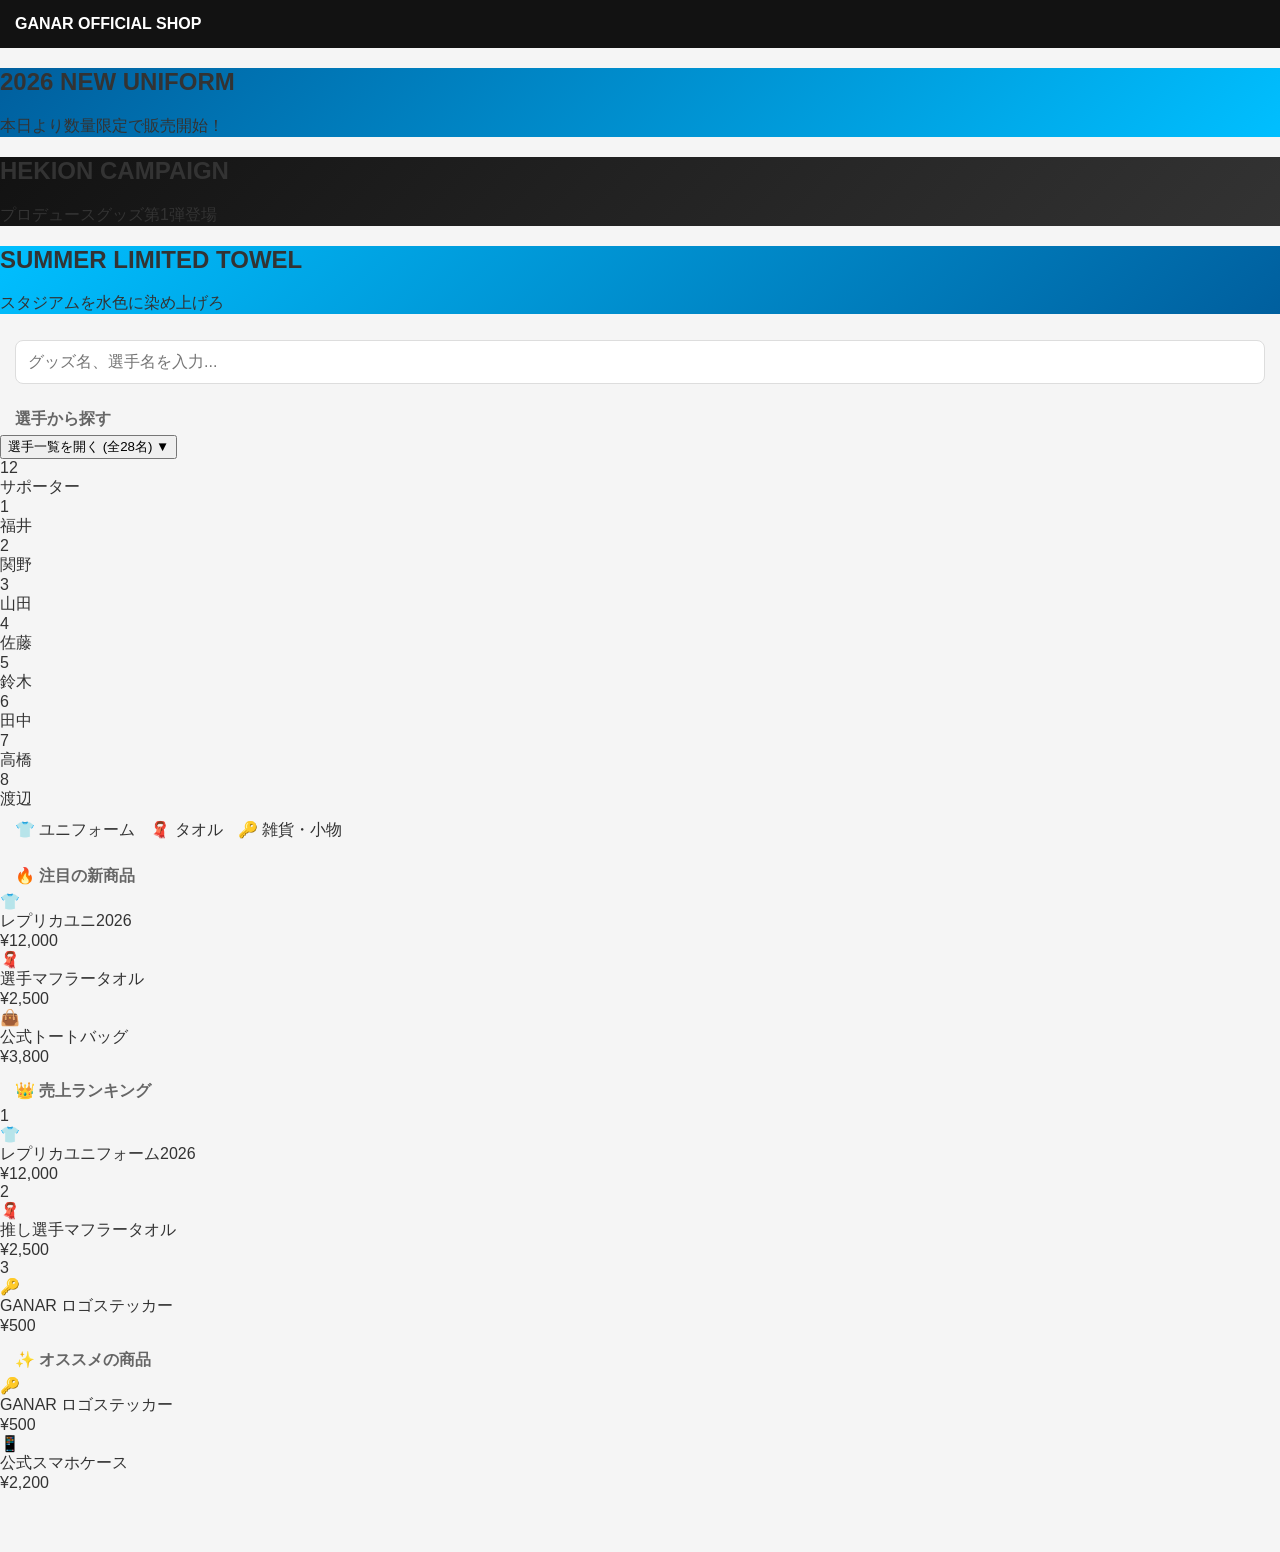
==== index.html @ 99419270 "Update index.html" ====
<!DOCTYPE html>
<html lang="ja">
<head>
    <meta charset="UTF-8">
    <meta name="viewport" content="width=device-width, initial-scale=1.0">
    <title>GANAR OFFICIAL SHOP</title>
    <link rel="stylesheet" href="style.css">
</head>
<body>

    <header>GANAR OFFICIAL SHOP</header>

    <div class="slider-wrapper">
        <div class="slider-container" id="slider">
            <div class="slide" style="background: linear-gradient(135deg, #005f9e, #00bfff);">
                <h2>2026 NEW UNIFORM</h2>
                <p>本日より数量限定で販売開始！</p>
            </div>
            <div class="slide" style="background: linear-gradient(135deg, #121212, #333333);">
                <h2>HEKION CAMPAIGN</h2>
                <p>プロデュースグッズ第1弾登場</p>
            </div>
            <div class="slide" style="background: linear-gradient(135deg, #00bfff, #005f9e);">
                <h2>SUMMER LIMITED TOWEL</h2>
                <p>スタジアムを水色に染め上げろ</p>
            </div>
        </div>
    </div>

    <div class="search-box">
        <input type="text" placeholder="グッズ名、選手名を入力...">
    </div>

    <div class="section-title">選手から探す</div>
    <div class="player-accordion">
        <button class="accordion-trigger" onclick="togglePlayerMenu()">
            選手一覧を開く (全28名) <span id="arrow">▼</span>
        </button>
        <div class="player-grid-box" id="playerGridBox">
            <div class="player-grid-item" onclick="location.href='category.html?player=12'">
                <div class="p-num">12</div><div class="p-name">サポーター</div>
            </div>
            <div class="player-grid-item" onclick="location.href='category.html?player=fukui'">
                <div class="p-num">1</div><div class="p-name">福井</div>
            </div>
            <div class="player-grid-item" onclick="location.href='category.html?player=sekino'">
                <div class="p-num">2</div><div class="p-name">関野</div>
            </div>
            <div class="player-grid-item"><div class="p-num">3</div><div class="p-name">山田</div></div>
            <div class="player-grid-item"><div class="p-num">4</div><div class="p-name">佐藤</div></div>
            <div class="player-grid-item"><div class="p-num">5</div><div class="p-name">鈴木</div></div>
            <div class="player-grid-item"><div class="p-num">6</div><div class="p-name">田中</div></div>
            <div class="player-grid-item"><div class="p-num">7</div><div class="p-name">高橋</div></div>
            <div class="player-grid-item"><div class="p-num">8</div><div class="p-name">渡辺</div></div>
        </div>
    </div>

    <div class="horizontal-scroll">
        <div class="category-tag" onclick="location.href='category.html?category=uniform'">👕 ユニフォーム</div>
        <div class="category-tag" onclick="location.href='category.html?category=towel'">🧣 タオル</div>
        <div class="category-tag" onclick="location.href='category.html?category=goods'">🔑 雑貨・小物</div>
    </div>

    <div class="section-title">🔥 注目の新商品</div>
    <div class="horizontal-goods-scroll">
        <div class="goods-mini-card" onclick="location.href='product.html?id=p1'">
            <div class="goods-mini-img">👕</div>
            <div class="goods-mini-name">レプリカユニ2026</div>
            <div class="goods-mini-price">¥12,000</div>
        </div>
        <div class="goods-mini-card" onclick="location.href='product.html?id=p2'">
            <div class="goods-mini-img">🧣</div>
            <div class="goods-mini-name">選手マフラータオル</div>
            <div class="goods-mini-price">¥2,500</div>
        </div>
        <div class="goods-mini-card">
            <div class="goods-mini-img">👜</div>
            <div class="goods-mini-name">公式トートバッグ</div>
            <div class="goods-mini-price">¥3,800</div>
        </div>
    </div>

    <div class="section-title">👑 売上ランキング</div>
    <div class="ranking-container">
        <div class="ranking-item" onclick="location.href='product.html?id=p1'">
            <div class="rank-badge rank-1">1</div>
            <div class="rank-img">👕</div>
            <div class="rank-info">
                <div class="goods-mini-name">レプリカユニフォーム2026</div>
                <div class="goods-mini-price">¥12,000</div>
            </div>
        </div>
        <div class="ranking-item" onclick="location.href='product.html?id=p2'">
            <div class="rank-badge rank-2">2</div>
            <div class="rank-img">🧣</div>
            <div class="rank-info">
                <div class="goods-mini-name">推し選手マフラータオル</div>
                <div class="goods-mini-price">¥2,500</div>
            </div>
        </div>
        <div class="ranking-item">
            <div class="rank-badge rank-3">3</div>
            <div class="rank-img">🔑</div>
            <div class="rank-info">
                <div class="goods-mini-name">GANAR ロゴステッカー</div>
                <div class="goods-mini-price">¥500</div>
            </div>
        </div>
    </div>

    <div class="section-title">✨ オススメの商品</div>
    <div class="recommend-grid">
        <div class="recommend-card" onclick="location.href='product.html?id=p3'">
            <div class="recommend-img">🔑</div>
            <div class="recommend-name">GANAR ロゴステッカー</div>
            <div class="recommend-price">¥500</div>
        </div>
        <div class="recommend-card">
            <div class="recommend-img">📱</div>
            <div class="recommend-name">公式スマホケース</div>
            <div class="recommend-price">¥2,200</div>
        </div>
    </div>

    <script>
        // 自動スライドバナーの処理
        const slider = document.getElementById('slider');
        let index = 0;
        setInterval(() => {
            index = (index + 1) % 3;
            slider.style.transform = `translateX(-${index * 100}%)`;
        }, 4000); // 4秒ごとにスライド

        // 選手アコーディオンの開閉処理
        function togglePlayerMenu() {
            const box = document.getElementById('playerGridBox');
            const arrow = document.getElementById('arrow');
            if (box.classList.contains('open')) {
                box.classList.remove('open');
                arrow.innerText = '▼';
            } else {
                box.classList.add('open');
                arrow.innerText = '▲';
            }
        }
    </script>
</body>
</html>
---- style.css ----
:root {
    --primary-color: #00bfff; /* GANAR水色 */
    --bg-dark: #121212;
    --text-main: #333333;
    --text-white: #ffffff;
    --gray-light: #f5f5f5;
}

body {
    margin: 0;
    font-family: Arial, sans-serif;
    color: var(--text-main);
    background-color: var(--gray-light);
    padding-bottom: 60px;
}

header {
    background-color: var(--bg-dark);
    color: var(--text-white);
    padding: 15px;
    display: flex;
    justify-content: space-between;
    align-items: center;
    font-weight: bold;
}

header a {
    color: var(--text-white);
    text-decoration: none;
    font-size: 0.9rem;
}

/* トップページ専用スタイル */
.banner-container {
    width: 100%;
    height: 180px;
    background: linear-gradient(135deg, #005f9e, var(--primary-color));
    color: var(--text-white);
    display: flex;
    align-items: center;
    justify-content: center;
    font-size: 1.3rem;
    font-weight: bold;
    text-shadow: 1px 1px 5px rgba(0,0,0,0.3);
}

.section-title {
    padding: 15px 15px 5px 15px;
    font-size: 1rem;
    font-weight: bold;
    color: #666;
}

.search-box {
    padding: 10px 15px;
}

.search-box input {
    width: 100%;
    padding: 12px;
    border: 1px solid #ddd;
    border-radius: 8px;
    box-sizing: border-box;
    font-size: 1rem;
}

.horizontal-scroll {
    display: flex;
    overflow-x: auto;
    padding: 10px 15px;
    gap: 15px;
}

.horizontal-scroll::-webkit-scrollbar {
    display: none;
}

.category-card {
    flex: 0 0 80px;
    text-align: center;
    cursor: pointer;
}

.category-icon {
    width: 60px;
    height: 60px;
    background-color: var(--text-white);
    border-radius: 50%;
    margin: 0 auto 8px;
    display: flex;
    align-items: center;
    justify-content: center;
    font-size: 1.2rem;
    box-shadow: 0 2px 4px rgba(0,0,0,0.05);
}

.player-card {
    flex: 0 0 70px;
    text-align: center;
    cursor: pointer;
}

.player-avatar {
    width: 65px;
    height: 65px;
    background-color: #ddd;
    border-radius: 50%;
    margin: 0 auto 5px;
    display: flex;
    align-items: center;
    justify-content: center;
    font-weight: bold;
    color: #555;
    border: 2px solid var(--primary-color);
}

.card-label {
    font-size: 0.8rem;
    white-space: nowrap;
    overflow: hidden;
    text-overflow: ellipsis;
}

/* 一覧ページ（2列グリッド）専用スタイル */
.player-info-bar {
    background-color: var(--text-white);
    padding: 12px 15px;
    display: flex;
    justify-content: space-between;
    align-items: center;
    border-bottom: 1px solid #eee;
}

.player-meta {
    font-weight: bold;
}

.app-link {
    font-size: 0.8rem;
    color: var(--primary-color);
    text-decoration: none;
    border: 1px solid var(--primary-color);
    padding: 4px 8px;
    border-radius: 4px;
}

.products-grid {
    display: grid;
    grid-template-columns: repeat(2, 1fr);
    gap: 12px;
    padding: 12px;
}

.product-card {
    background-color: var(--text-white);
    border-radius: 8px;
    overflow: hidden;
    box-shadow: 0 2px 5px rgba(0,0,0,0.05);
    display: flex;
    flex-direction: column;
    position: relative;
}

.product-img {
    width: 100%;
    height: 140px;
    background-color: #eaeaea;
    display: flex;
    align-items: center;
    justify-content: center;
    color: #999;
    cursor: pointer;
}

.product-info {
    padding: 10px;
    display: flex;
    flex-direction: column;
    justify-content: space-between;
    flex-grow: 1;
}

.product-name {
    font-size: 0.9rem;
    font-weight: bold;
    margin-bottom: 5px;
}

.product-price {
    font-size: 0.85rem;
    color: #e4393c;
    font-weight: bold;
}

.quick-add-btn {
    position: absolute;
    bottom: 10px;
    right: 10px;
    background-color: var(--bg-dark);
    color: var(--text-white);
    border: none;
    width: 32px;
    height: 32px;
    border-radius: 50%;
    font-size: 1rem;
    cursor: pointer;
    display: flex;
    align-items: center;
    justify-content: center;
}

.quick-add-btn:active {
    background-color: var(--primary-color);
}

.cart-drawer {
    position: fixed;
    bottom: -100px;
    left: 0;
    width: 100%;
    background-color: rgba(18, 18, 18, 0.95);
    color: var(--text-white);
    padding: 15px;
    box-sizing: border-box;
    transition: bottom 0.3s ease;
    display: flex;
    justify-content: space-between;
    align-items: center;
    z-index: 1000;
}

.cart-drawer.show {
    bottom: 0;
}

/* 詳細ページ専用スタイル */
.detail-container {
    background-color: var(--text-white);
}

.main-img {
    width: 100%;
    height: 300px;
    background-color: #eee;
    display: flex;
    align-items: center;
    justify-content: center;
    color: #999;
    font-size: 1.2rem;
}

.content-padding {
    padding: 20px;
}

.product-title {
    font-size: 1.3rem;
    font-weight: bold;
    margin-bottom: 8px;
}

.product-price-large {
    font-size: 1.4rem;
    color: #e4393c;
    font-weight: bold;
    margin-bottom: 20px;
}

.description {
    line-height: 1.6;
    color: #666;
    font-size: 0.95rem;
    margin-bottom: 30px;
}

.checkout-btn {
    width: 100%;
    background-color: var(--bg-dark);
    color: var(--text-white);
    border: none;
    padding: 15px;
    font-size: 1.1rem;
    font-weight: bold;
    border-radius: 8px;
    cursor: pointer;
}

.checkout-btn:active {
    background-color: var(--primary-color);
}
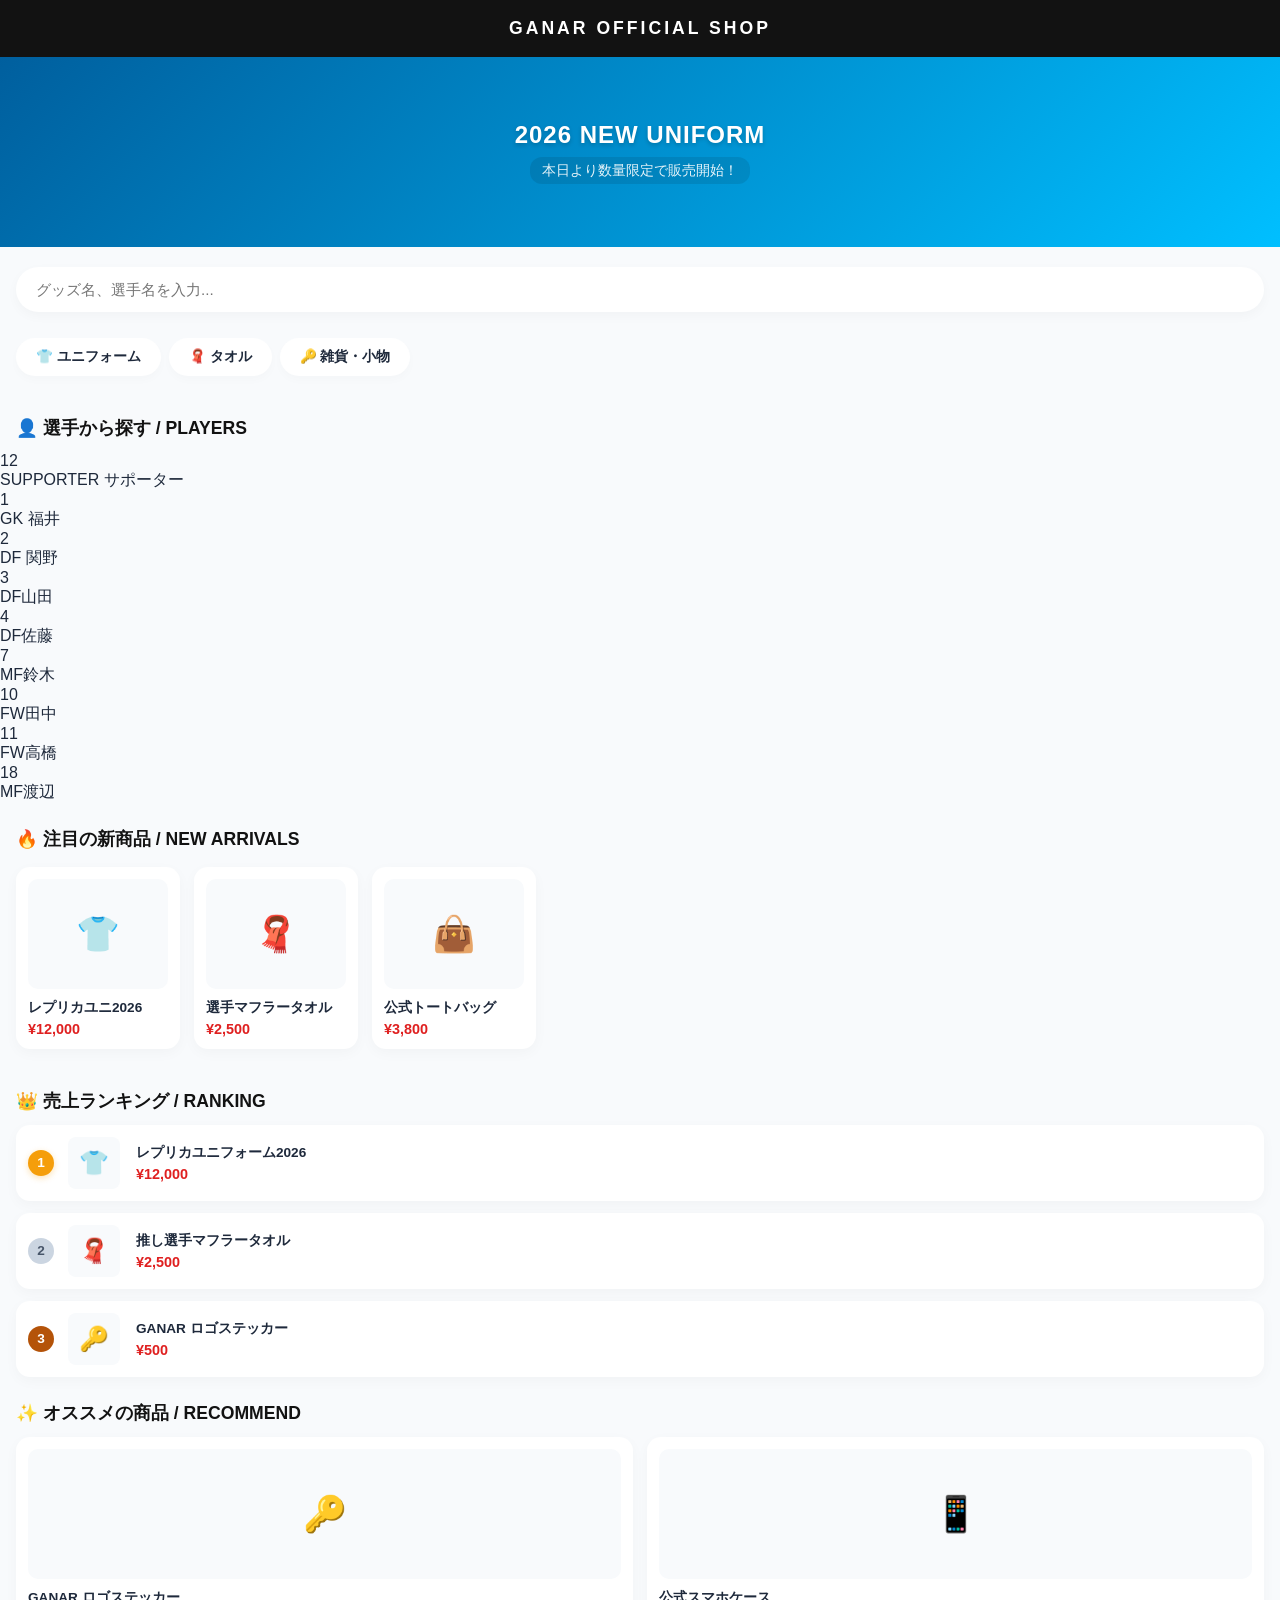
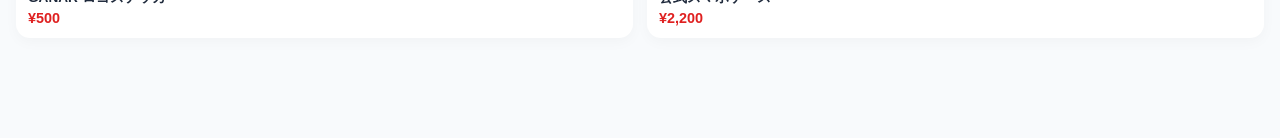
==== commit 6f7acc96: "Refactor player section and update titles Removed player accordion section and added player tiles fo" ====
--- a/index.html
+++ b/index.html
@@ -10,6 +10,7 @@
 
     <header>GANAR OFFICIAL SHOP</header>
 
+    <!-- 1. アズーロ・ネロ風：メイン特大スライドバナー -->
     <div class="slider-wrapper">
         <div class="slider-container" id="slider">
             <div class="slide" style="background: linear-gradient(135deg, #005f9e, #00bfff);">
@@ -27,41 +28,56 @@
         </div>
     </div>
 
+    <!-- スマートな検索窓 -->
     <div class="search-box">
         <input type="text" placeholder="グッズ名、選手名を入力...">
     </div>
 
-    <div class="section-title">選手から探す</div>
-    <div class="player-accordion">
-        <button class="accordion-trigger" onclick="togglePlayerMenu()">
-            選手一覧を開く (全28名) <span id="arrow">▼</span>
-        </button>
-        <div class="player-grid-box" id="playerGridBox">
-            <div class="player-grid-item" onclick="location.href='category.html?player=12'">
-                <div class="p-num">12</div><div class="p-name">サポーター</div>
-            </div>
-            <div class="player-grid-item" onclick="location.href='category.html?player=fukui'">
-                <div class="p-num">1</div><div class="p-name">福井</div>
-            </div>
-            <div class="player-grid-item" onclick="location.href='category.html?player=sekino'">
-                <div class="p-num">2</div><div class="p-name">関野</div>
-            </div>
-            <div class="player-grid-item"><div class="p-num">3</div><div class="p-name">山田</div></div>
-            <div class="player-grid-item"><div class="p-num">4</div><div class="p-name">佐藤</div></div>
-            <div class="player-grid-item"><div class="p-num">5</div><div class="p-name">鈴木</div></div>
-            <div class="player-grid-item"><div class="p-num">6</div><div class="p-name">田中</div></div>
-            <div class="player-grid-item"><div class="p-num">7</div><div class="p-name">高橋</div></div>
-            <div class="player-grid-item"><div class="p-num">8</div><div class="p-name">渡辺</div></div>
-        </div>
-    </div>
-
+    <!-- カテゴリ別クイックボタン -->
     <div class="horizontal-scroll">
         <div class="category-tag" onclick="location.href='category.html?category=uniform'">👕 ユニフォーム</div>
         <div class="category-tag" onclick="location.href='category.html?category=towel'">🧣 タオル</div>
         <div class="category-tag" onclick="location.href='category.html?category=goods'">🔑 雑貨・小物</div>
     </div>
 
-    <div class="section-title">🔥 注目の新商品</div>
+    <!-- 2. 【大注目】AZZURRO NERO風 選手一覧タイルエリア -->
+    <div class="section-title">👤 選手から探す / PLAYERS</div>
+    <div class="player-tile-grid">
+        <!-- サポーター -->
+        <div class="player-tile-card" onclick="location.href='category.html?player=12'">
+            <div class="tile-number">12</div>
+            <div class="tile-info">
+                <span class="tile-pos">SUPPORTER</span>
+                <span class="tile-name">サポーター</span>
+            </div>
+        </div>
+        <!-- 福井選手 -->
+        <div class="player-tile-card" onclick="location.href='category.html?player=fukui'">
+            <div class="tile-number">1</div>
+            <div class="tile-info">
+                <span class="tile-pos">GK</span>
+                <span class="tile-name">福井</span>
+            </div>
+        </div>
+        <!-- 関野選手 -->
+        <div class="player-tile-card" onclick="location.href='category.html?player=sekino'">
+            <div class="tile-number">2</div>
+            <div class="tile-info">
+                <span class="tile-pos">DF</span>
+                <span class="tile-name">関野</span>
+            </div>
+        </div>
+        <!-- 仮の選手たち（30人近くに増えても縦に美しく並びます） -->
+        <div class="player-tile-card"><div class="tile-number">3</div><div class="tile-info"><span class="tile-pos">DF</span><span class="tile-name">山田</span></div></div>
+        <div class="player-tile-card"><div class="tile-number">4</div><div class="tile-info"><span class="tile-pos">DF</span><span class="tile-name">佐藤</span></div></div>
+        <div class="player-tile-card"><div class="tile-number">7</div><div class="tile-info"><span class="tile-pos">MF</span><span class="tile-name">鈴木</span></div></div>
+        <div class="player-tile-card"><div class="tile-number">10</div><div class="tile-info"><span class="tile-pos">FW</span><span class="tile-name">田中</span></div></div>
+        <div class="player-tile-card"><div class="tile-number">11</div><div class="tile-info"><span class="tile-pos">FW</span><span class="tile-name">高橋</span></div></div>
+        <div class="player-tile-card"><div class="tile-number">18</div><div class="tile-info"><span class="tile-pos">MF</span><span class="tile-name">渡辺</span></div></div>
+    </div>
+
+    <!-- 3. 注目の新商品 -->
+    <div class="section-title">🔥 注目の新商品 / NEW ARRIVALS</div>
     <div class="horizontal-goods-scroll">
         <div class="goods-mini-card" onclick="location.href='product.html?id=p1'">
             <div class="goods-mini-img">👕</div>
@@ -80,7 +96,8 @@
         </div>
     </div>
 
-    <div class="section-title">👑 売上ランキング</div>
+    <!-- 4. 売上ランキング -->
+    <div class="section-title">👑 売上ランキング / RANKING</div>
     <div class="ranking-container">
         <div class="ranking-item" onclick="location.href='product.html?id=p1'">
             <div class="rank-badge rank-1">1</div>
@@ -108,7 +125,8 @@
         </div>
     </div>
 
-    <div class="section-title">✨ オススメの商品</div>
+    <!-- 5. オススメの商品 -->
+    <div class="section-title">✨ オススメの商品 / RECOMMEND</div>
     <div class="recommend-grid">
         <div class="recommend-card" onclick="location.href='product.html?id=p3'">
             <div class="recommend-img">🔑</div>
@@ -129,20 +147,7 @@
         setInterval(() => {
             index = (index + 1) % 3;
             slider.style.transform = `translateX(-${index * 100}%)`;
-        }, 4000); // 4秒ごとにスライド
-
-        // 選手アコーディオンの開閉処理
-        function togglePlayerMenu() {
-            const box = document.getElementById('playerGridBox');
-            const arrow = document.getElementById('arrow');
-            if (box.classList.contains('open')) {
-                box.classList.remove('open');
-                arrow.innerText = '▼';
-            } else {
-                box.classList.add('open');
-                arrow.innerText = '▲';
-            }
-        }
+        }, 4000);
     </script>
 </body>
 </html>
--- a/style.css
+++ b/style.css
@@ -1,290 +1,337 @@
 :root {
-    --primary-color: #00bfff; /* GANAR水色 */
-    --bg-dark: #121212;
-    --text-main: #333333;
-    --text-white: #ffffff;
-    --gray-light: #f5f5f5;
+    --primary-color: #00bfff;     /* GANAR水色 */
+    --primary-dark: #008ecc;      /* 深みのある水色 */
+    --bg-dark: #121212;           /* メインの黒 */
+    --bg-card: #ffffff;           /* カードの白 */
+    --body-bg: #f8fafc;           /* 今風アプリのベース薄グレー */
+    --text-main: #1e293b;         /* 高級感のある濃いグレー */
+    --text-muted: #64748b;        /* 補足用のグレー */
+    --accent-price: #df2020;      /* 上品な赤 */
+    --accent-gold: #f59e0b;       /* ランキングのゴールド */
 }
 
 body {
     margin: 0;
-    font-family: Arial, sans-serif;
+    font-family: -apple-system, BlinkMacSystemFont, "Segoe UI", Roboto, "Helvetica Neue", Arial, sans-serif;
     color: var(--text-main);
-    background-color: var(--gray-light);
+    background-color: var(--body-bg);
     padding-bottom: 60px;
+    -webkit-font-smoothing: antialiased;
 }
 
 header {
     background-color: var(--bg-dark);
-    color: var(--text-white);
-    padding: 15px;
+    color: #ffffff;
+    padding: 18px;
+    text-align: center;
+    font-weight: 800;
+    font-size: 1.1rem;
+    letter-spacing: 3px;
+    box-shadow: 0 2px 10px rgba(0,0,0,0.1);
+}
+
+/* 1. スライドバナー（グラデーションをリッチに） */
+.slider-wrapper {
+    width: 100%;
+    overflow: hidden;
+    position: relative;
+    box-shadow: inset 0 -10px 20px rgba(0,0,0,0.05);
+}
+
+.slider-container {
+    display: flex;
+    width: 300%;
+    height: 190px;
+    transition: transform 0.6s cubic-bezier(0.16, 1, 0.3, 1); /* ヌルッと動く加速感 */
+}
+
+.slide {
+    width: 100%;
+    display: flex;
+    flex-direction: column;
+    align-items: center;
+    justify-content: center;
+    color: #ffffff;
+    text-align: center;
+    padding: 20px;
+    box-sizing: border-box;
+}
+
+.slide h2 {
+    margin: 0 0 8px 0;
+    font-size: 1.5rem;
+    font-weight: 800;
+    letter-spacing: 1px;
+    text-shadow: 0 2px 4px rgba(0,0,0,0.2);
+}
+
+.slide p {
+    margin: 0;
+    font-size: 0.9rem;
+    font-weight: 500;
+    opacity: 0.9;
+    background: rgba(0,0,0,0.1);
+    padding: 4px 12px;
+    border-radius: 12px;
+}
+
+/* 丸みのあるスタイリッシュな検索窓 */
+.search-box {
+    padding: 20px 16px 10px 16px;
+}
+
+.search-box input {
+    width: 100%;
+    padding: 14px 20px;
+    border: none;
+    border-radius: 30px;
+    box-sizing: border-box;
+    font-size: 0.95rem;
+    outline: none;
+    background-color: var(--bg-card);
+    box-shadow: 0 4px 12px rgba(0, 0, 0, 0.03); /* 柔らかい影 */
+    transition: box-shadow 0.3s ease;
+}
+
+.search-box input:focus {
+    box-shadow: 0 4px 20px rgba(0, 191, 255, 0.15);
+}
+
+/* 見出し（ボーダーを太く、文字をシャープに） */
+.section-title {
+    padding: 24px 16px 12px 16px;
+    font-size: 1.1rem;
+    font-weight: 800;
+    color: var(--bg-dark);
+    display: flex;
+    align-items: center;
+    gap: 6px;
+}
+
+/* 2. 選手一覧アコーディオン（無駄な線を全廃） */
+.player-accordion {
+    margin: 0 16px;
+}
+
+.accordion-trigger {
+    width: 100%;
+    background-color: var(--bg-card);
+    border: none;
+    padding: 14px 18px;
+    border-radius: 12px;
+    font-size: 0.95rem;
+    font-weight: 700;
+    color: var(--text-main);
+    cursor: pointer;
     display: flex;
     justify-content: space-between;
     align-items: center;
-    font-weight: bold;
-}
-
-header a {
-    color: var(--text-white);
-    text-decoration: none;
-    font-size: 0.9rem;
-}
-
-/* トップページ専用スタイル */
-.banner-container {
-    width: 100%;
-    height: 180px;
-    background: linear-gradient(135deg, #005f9e, var(--primary-color));
-    color: var(--text-white);
-    display: flex;
-    align-items: center;
-    justify-content: center;
-    font-size: 1.3rem;
-    font-weight: bold;
-    text-shadow: 1px 1px 5px rgba(0,0,0,0.3);
-}
-
-.section-title {
-    padding: 15px 15px 5px 15px;
-    font-size: 1rem;
-    font-weight: bold;
-    color: #666;
-}
-
-.search-box {
-    padding: 10px 15px;
-}
-
-.search-box input {
-    width: 100%;
+    box-shadow: 0 4px 12px rgba(0, 0, 0, 0.03);
+}
+
+.player-grid-box {
+    display: none;
+    grid-template-columns: repeat(3, 1fr);
+    gap: 10px;
+    background-color: #f1f5f9;
+    padding: 14px;
+    border-radius: 0 0 12px 12px;
+    margin-top: -4px;
+}
+
+.player-grid-box.open {
+    display: grid;
+}
+
+.player-grid-item {
+    background-color: var(--bg-card);
+    border: none;
+    border-radius: 8px;
+    padding: 10px 6px;
+    text-align: center;
+    cursor: pointer;
+    box-shadow: 0 2px 6px rgba(0,0,0,0.02);
+    transition: transform 0.2s ease;
+}
+
+.player-grid-item:active {
+    transform: scale(0.95);
+    background-color: var(--primary-color);
+    color: #ffffff;
+}
+
+.p-num {
+    font-size: 0.8rem;
+    font-weight: 800;
+    color: var(--primary-color);
+    margin-bottom: 2px;
+}
+
+.player-grid-item:active .p-num {
+    color: #ffffff;
+}
+
+.p-name {
+    font-size: 0.85rem;
+    font-weight: 700;
+}
+
+/* カテゴリタグ（ボタン型に変形） */
+.horizontal-scroll {
+    display: flex;
+    overflow-x: auto;
+    padding: 16px;
+    gap: 8px;
+}
+
+.category-tag {
+    background-color: var(--bg-card);
+    padding: 10px 20px;
+    border-radius: 25px;
+    font-size: 0.85rem;
+    font-weight: 700;
+    white-space: nowrap;
+    border: none;
+    cursor: pointer;
+    box-shadow: 0 4px 10px rgba(0,0,0,0.02);
+}
+
+/* 3. 注目の新商品（カードをリッチに） */
+.horizontal-goods-scroll {
+    display: flex;
+    overflow-x: auto;
+    padding: 4px 16px 16px 16px;
+    gap: 14px;
+}
+
+.goods-mini-card {
+    flex: 0 0 140px;
+    background-color: var(--bg-card);
+    border-radius: 14px;
     padding: 12px;
-    border: 1px solid #ddd;
-    border-radius: 8px;
-    box-sizing: border-box;
-    font-size: 1rem;
-}
-
-.horizontal-scroll {
-    display: flex;
-    overflow-x: auto;
-    padding: 10px 15px;
-    gap: 15px;
-}
-
-.horizontal-scroll::-webkit-scrollbar {
-    display: none;
-}
-
-.category-card {
-    flex: 0 0 80px;
-    text-align: center;
-    cursor: pointer;
-}
-
-.category-icon {
-    width: 60px;
-    height: 60px;
-    background-color: var(--text-white);
-    border-radius: 50%;
-    margin: 0 auto 8px;
-    display: flex;
-    align-items: center;
-    justify-content: center;
-    font-size: 1.2rem;
-    box-shadow: 0 2px 4px rgba(0,0,0,0.05);
-}
-
-.player-card {
-    flex: 0 0 70px;
-    text-align: center;
-    cursor: pointer;
-}
-
-.player-avatar {
-    width: 65px;
-    height: 65px;
-    background-color: #ddd;
-    border-radius: 50%;
-    margin: 0 auto 5px;
-    display: flex;
-    align-items: center;
-    justify-content: center;
-    font-weight: bold;
-    color: #555;
-    border: 2px solid var(--primary-color);
-}
-
-.card-label {
-    font-size: 0.8rem;
+    box-shadow: 0 4px 14px rgba(0,0,0,0.03);
+    cursor: pointer;
+    transition: transform 0.2s ease;
+}
+
+.goods-mini-img {
+    width: 100%;
+    height: 110px;
+    background-color: #f8fafc;
+    border-radius: 10px;
+    display: flex;
+    align-items: center;
+    justify-content: center;
+    font-size: 2.2rem;
+    margin-bottom: 10px;
+}
+
+.goods-mini-name {
+    font-size: 0.85rem;
+    font-weight: 700;
+    line-height: 1.3;
+    margin-bottom: 4px;
     white-space: nowrap;
     overflow: hidden;
     text-overflow: ellipsis;
 }
 
-/* 一覧ページ（2列グリッド）専用スタイル */
-.player-info-bar {
-    background-color: var(--text-white);
-    padding: 12px 15px;
-    display: flex;
-    justify-content: space-between;
-    align-items: center;
-    border-bottom: 1px solid #eee;
-}
-
-.player-meta {
-    font-weight: bold;
-}
-
-.app-link {
-    font-size: 0.8rem;
-    color: var(--primary-color);
-    text-decoration: none;
-    border: 1px solid var(--primary-color);
-    padding: 4px 8px;
-    border-radius: 4px;
-}
-
-.products-grid {
+.goods-mini-price {
+    font-size: 0.9rem;
+    color: var(--accent-price);
+    font-weight: 800;
+}
+
+/* 4. 売上ランキング（高級感のあるリスト） */
+.ranking-container {
+    padding: 0 16px;
+    display: flex;
+    flex-direction: column;
+    gap: 12px;
+}
+
+.ranking-item {
+    display: flex;
+    align-items: center;
+    background-color: var(--bg-card);
+    padding: 12px;
+    border-radius: 14px;
+    box-shadow: 0 4px 14px rgba(0,0,0,0.03);
+    cursor: pointer;
+}
+
+.rank-badge {
+    width: 26px;
+    height: 26px;
+    border-radius: 50%;
+    display: flex;
+    align-items: center;
+    justify-content: center;
+    font-weight: 800;
+    color: #ffffff;
+    font-size: 0.85rem;
+    margin-right: 14px;
+    background-color: #94a3b8;
+}
+
+.rank-1 { background-color: var(--accent-gold); color: #ffffff; box-shadow: 0 2px 6px rgba(245,158,11,0.3); }
+.rank-2 { background-color: #cbd5e1; color: #475569; }
+.rank-3 { background-color: #b45309; }
+
+.rank-img {
+    width: 52px;
+    height: 52px;
+    background-color: #f8fafc;
+    border-radius: 8px;
+    display: flex;
+    align-items: center;
+    justify-content: center;
+    font-size: 1.5rem;
+    margin-right: 16px;
+}
+
+.rank-info {
+    flex-grow: 1;
+    overflow: hidden;
+}
+
+/* 5. オススメ商品（2列グリッドの完成形） */
+.recommend-grid {
     display: grid;
     grid-template-columns: repeat(2, 1fr);
-    gap: 12px;
+    gap: 14px;
+    padding: 0 16px 40px 16px;
+}
+
+.recommend-card {
+    background-color: var(--bg-card);
+    border-radius: 14px;
     padding: 12px;
-}
-
-.product-card {
-    background-color: var(--text-white);
-    border-radius: 8px;
-    overflow: hidden;
-    box-shadow: 0 2px 5px rgba(0,0,0,0.05);
-    display: flex;
-    flex-direction: column;
-    position: relative;
-}
-
-.product-img {
-    width: 100%;
-    height: 140px;
-    background-color: #eaeaea;
-    display: flex;
-    align-items: center;
-    justify-content: center;
-    color: #999;
-    cursor: pointer;
-}
-
-.product-info {
-    padding: 10px;
-    display: flex;
-    flex-direction: column;
-    justify-content: space-between;
-    flex-grow: 1;
-}
-
-.product-name {
+    box-shadow: 0 4px 14px rgba(0,0,0,0.03);
+    cursor: pointer;
+}
+
+.recommend-img {
+    width: 100%;
+    height: 130px;
+    background-color: #f8fafc;
+    border-radius: 10px;
+    display: flex;
+    align-items: center;
+    justify-content: center;
+    font-size: 2.2rem;
+    margin-bottom: 10px;
+}
+
+.recommend-name {
+    font-size: 0.85rem;
+    font-weight: 700;
+    line-height: 1.3;
+    margin-bottom: 4px;
+}
+
+.recommend-price {
     font-size: 0.9rem;
-    font-weight: bold;
-    margin-bottom: 5px;
-}
-
-.product-price {
-    font-size: 0.85rem;
-    color: #e4393c;
-    font-weight: bold;
-}
-
-.quick-add-btn {
-    position: absolute;
-    bottom: 10px;
-    right: 10px;
-    background-color: var(--bg-dark);
-    color: var(--text-white);
-    border: none;
-    width: 32px;
-    height: 32px;
-    border-radius: 50%;
-    font-size: 1rem;
-    cursor: pointer;
-    display: flex;
-    align-items: center;
-    justify-content: center;
-}
-
-.quick-add-btn:active {
-    background-color: var(--primary-color);
-}
-
-.cart-drawer {
-    position: fixed;
-    bottom: -100px;
-    left: 0;
-    width: 100%;
-    background-color: rgba(18, 18, 18, 0.95);
-    color: var(--text-white);
-    padding: 15px;
-    box-sizing: border-box;
-    transition: bottom 0.3s ease;
-    display: flex;
-    justify-content: space-between;
-    align-items: center;
-    z-index: 1000;
-}
-
-.cart-drawer.show {
-    bottom: 0;
-}
-
-/* 詳細ページ専用スタイル */
-.detail-container {
-    background-color: var(--text-white);
-}
-
-.main-img {
-    width: 100%;
-    height: 300px;
-    background-color: #eee;
-    display: flex;
-    align-items: center;
-    justify-content: center;
-    color: #999;
-    font-size: 1.2rem;
-}
-
-.content-padding {
-    padding: 20px;
-}
-
-.product-title {
-    font-size: 1.3rem;
-    font-weight: bold;
-    margin-bottom: 8px;
-}
-
-.product-price-large {
-    font-size: 1.4rem;
-    color: #e4393c;
-    font-weight: bold;
-    margin-bottom: 20px;
-}
-
-.description {
-    line-height: 1.6;
-    color: #666;
-    font-size: 0.95rem;
-    margin-bottom: 30px;
-}
-
-.checkout-btn {
-    width: 100%;
-    background-color: var(--bg-dark);
-    color: var(--text-white);
-    border: none;
-    padding: 15px;
-    font-size: 1.1rem;
-    font-weight: bold;
-    border-radius: 8px;
-    cursor: pointer;
-}
-
-.checkout-btn:active {
-    background-color: var(--primary-color);
-}
+    color: var(--accent-price);
+    font-weight: 800;
+}
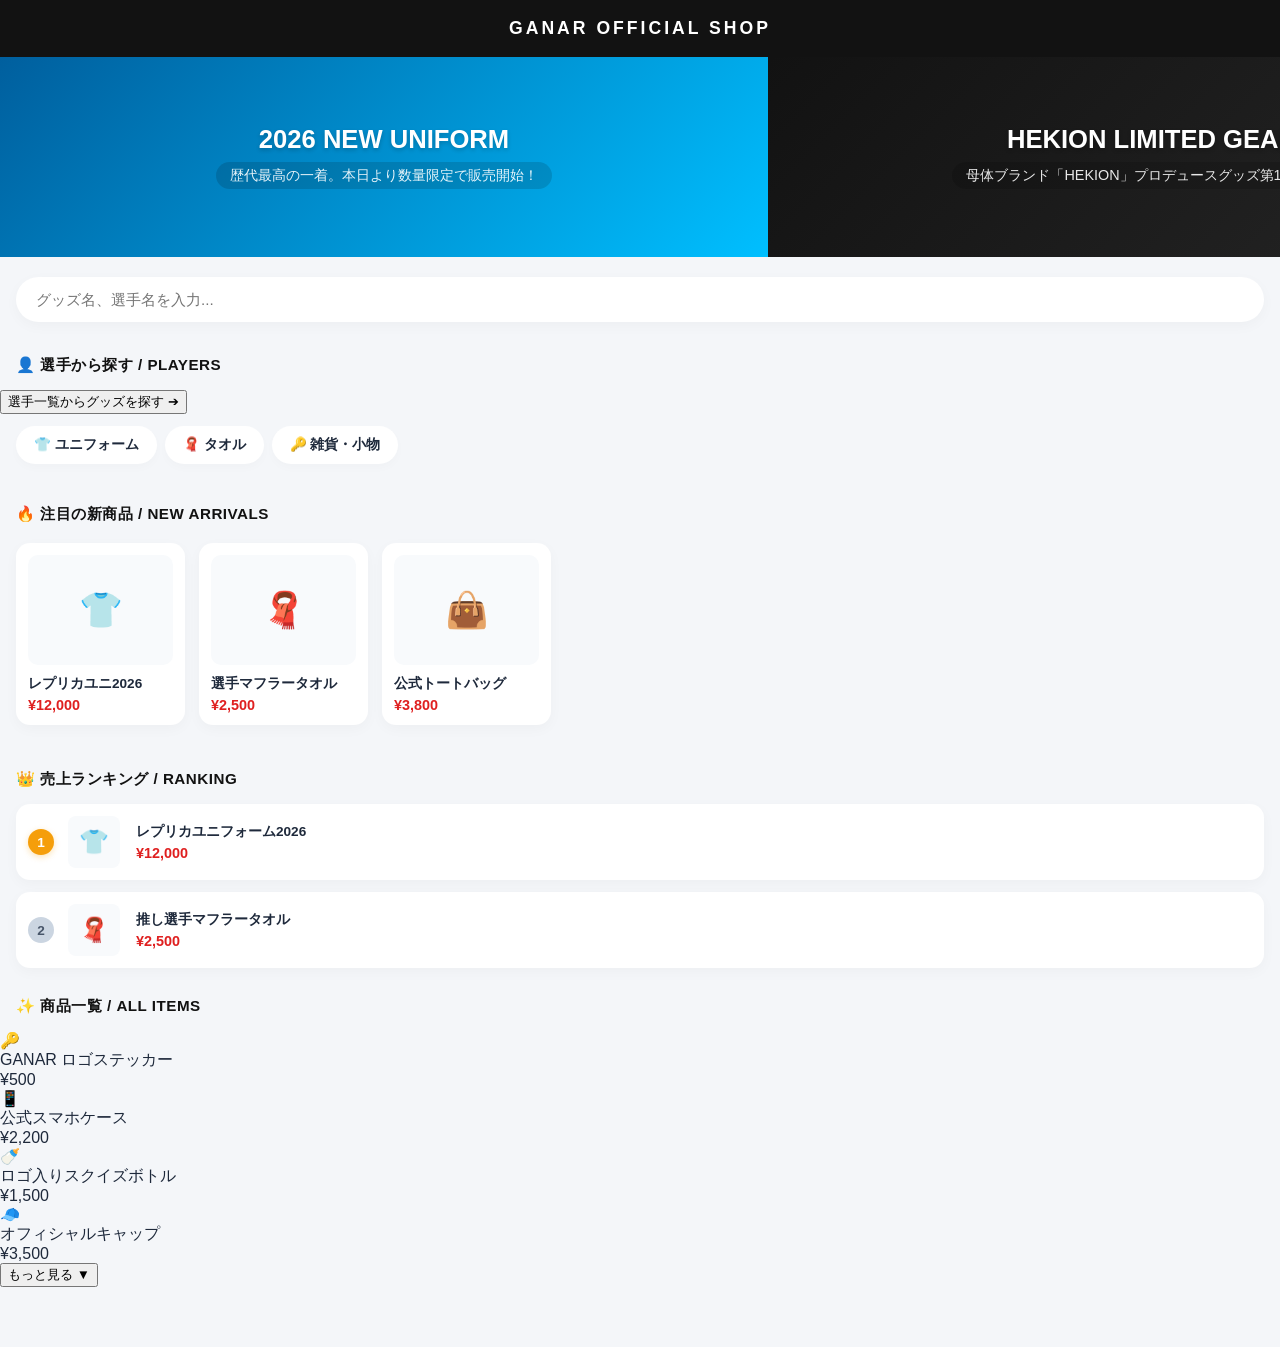
==== commit 297d61f3: "Update index.html" ====
--- a/index.html
+++ b/index.html
@@ -10,20 +10,33 @@
 
     <header>GANAR OFFICIAL SHOP</header>
 
-    <!-- 1. アズーロ・ネロ風：メイン特大スライドバナー -->
+    <!-- 1. メイン特大スライドバナー（中身を具体化した5枚体制） -->
     <div class="slider-wrapper">
         <div class="slider-container" id="slider">
+            <!-- 1枚目：2026ユニフォーム -->
             <div class="slide" style="background: linear-gradient(135deg, #005f9e, #00bfff);">
                 <h2>2026 NEW UNIFORM</h2>
-                <p>本日より数量限定で販売開始！</p>
+                <p>歴代最高の一着。本日より数量限定で販売開始！</p>
             </div>
-            <div class="slide" style="background: linear-gradient(135deg, #121212, #333333);">
-                <h2>HEKION CAMPAIGN</h2>
-                <p>プロデュースグッズ第1弾登場</p>
+            <!-- 2枚目：HEKIONキャンペーン -->
+            <div class="slide" style="background: linear-gradient(135deg, #121212, #262626);">
+                <h2>HEKION LIMITED GEAR</h2>
+                <p>母体ブランド「HEKION」プロデュースグッズ第1弾登場！</p>
             </div>
-            <div class="slide" style="background: linear-gradient(135deg, #00bfff, #005f9e);">
+            <!-- 3枚目：限定マフラータオル -->
+            <div class="slide" style="background: linear-gradient(135deg, #0099ff, #005f9e);">
                 <h2>SUMMER LIMITED TOWEL</h2>
-                <p>スタジアムを水色に染め上げろ</p>
+                <p>数量限定！スタジアムを鮮やかな水色に染め上げろ</p>
+            </div>
+            <!-- 4枚目：マスコットグッズ -->
+            <div class="slide" style="background: linear-gradient(135deg, #22c55e, #15803d);">
+                <h2>MASCOT GOODS DEBUT!!</h2>
+                <p>待望のクラブマスコットグッズが遂にオンライン販売開始！</p>
+            </div>
+            <!-- 5枚目：初観戦おすすめ -->
+            <div class="slide" style="background: linear-gradient(135deg, #ea580c, #ca8a04);">
+                <h2>FOR FIRST VISITORS</h2>
+                <p>これさえあれば安心！初観戦に絶対オススメの厳選定番アイテム</p>
             </div>
         </div>
     </div>
@@ -33,47 +46,19 @@
         <input type="text" placeholder="グッズ名、選手名を入力...">
     </div>
 
+    <!-- 2. 選手一覧ページへの誘導ボタン -->
+    <div class="section-title">👤 選手から探す / PLAYERS</div>
+    <div class="players-nav-box">
+        <button class="nav-to-players-btn" onclick="location.href='players.html'">
+            選手一覧からグッズを探す ➔
+        </button>
+    </div>
+
     <!-- カテゴリ別クイックボタン -->
     <div class="horizontal-scroll">
         <div class="category-tag" onclick="location.href='category.html?category=uniform'">👕 ユニフォーム</div>
         <div class="category-tag" onclick="location.href='category.html?category=towel'">🧣 タオル</div>
         <div class="category-tag" onclick="location.href='category.html?category=goods'">🔑 雑貨・小物</div>
-    </div>
-
-    <!-- 2. 【大注目】AZZURRO NERO風 選手一覧タイルエリア -->
-    <div class="section-title">👤 選手から探す / PLAYERS</div>
-    <div class="player-tile-grid">
-        <!-- サポーター -->
-        <div class="player-tile-card" onclick="location.href='category.html?player=12'">
-            <div class="tile-number">12</div>
-            <div class="tile-info">
-                <span class="tile-pos">SUPPORTER</span>
-                <span class="tile-name">サポーター</span>
-            </div>
-        </div>
-        <!-- 福井選手 -->
-        <div class="player-tile-card" onclick="location.href='category.html?player=fukui'">
-            <div class="tile-number">1</div>
-            <div class="tile-info">
-                <span class="tile-pos">GK</span>
-                <span class="tile-name">福井</span>
-            </div>
-        </div>
-        <!-- 関野選手 -->
-        <div class="player-tile-card" onclick="location.href='category.html?player=sekino'">
-            <div class="tile-number">2</div>
-            <div class="tile-info">
-                <span class="tile-pos">DF</span>
-                <span class="tile-name">関野</span>
-            </div>
-        </div>
-        <!-- 仮の選手たち（30人近くに増えても縦に美しく並びます） -->
-        <div class="player-tile-card"><div class="tile-number">3</div><div class="tile-info"><span class="tile-pos">DF</span><span class="tile-name">山田</span></div></div>
-        <div class="player-tile-card"><div class="tile-number">4</div><div class="tile-info"><span class="tile-pos">DF</span><span class="tile-name">佐藤</span></div></div>
-        <div class="player-tile-card"><div class="tile-number">7</div><div class="tile-info"><span class="tile-pos">MF</span><span class="tile-name">鈴木</span></div></div>
-        <div class="player-tile-card"><div class="tile-number">10</div><div class="tile-info"><span class="tile-pos">FW</span><span class="tile-name">田中</span></div></div>
-        <div class="player-tile-card"><div class="tile-number">11</div><div class="tile-info"><span class="tile-pos">FW</span><span class="tile-name">高橋</span></div></div>
-        <div class="player-tile-card"><div class="tile-number">18</div><div class="tile-info"><span class="tile-pos">MF</span><span class="tile-name">渡辺</span></div></div>
     </div>
 
     <!-- 3. 注目の新商品 -->
@@ -115,39 +100,73 @@
                 <div class="goods-mini-price">¥2,500</div>
             </div>
         </div>
-        <div class="ranking-item">
-            <div class="rank-badge rank-3">3</div>
-            <div class="rank-img">🔑</div>
-            <div class="rank-info">
-                <div class="goods-mini-name">GANAR ロゴステッカー</div>
-                <div class="goods-mini-price">¥500</div>
-            </div>
+    </div>
+
+    <!-- 5. 商品一覧（縦2列が続いていくレイアウト） -->
+    <div class="section-title">✨ 商品一覧 / ALL ITEMS</div>
+    <div class="main-products-grid" id="mainProductsGrid">
+        <div class="grid-product-card" onclick="location.href='product.html?id=p3'">
+            <div class="grid-product-img">🔑</div>
+            <div class="grid-product-name">GANAR ロゴステッカー</div>
+            <div class="grid-product-price">¥500</div>
+        </div>
+        <div class="grid-product-card">
+            <div class="grid-product-img">📱</div>
+            <div class="grid-product-name">公式スマホケース</div>
+            <div class="grid-product-price">¥2,200</div>
+        </div>
+        <div class="grid-product-card">
+            <div class="grid-product-img">🍼</div>
+            <div class="grid-product-name">ロゴ入りスクイズボトル</div>
+            <div class="grid-product-price">¥1,500</div>
+        </div>
+        <div class="grid-product-card">
+            <div class="grid-product-img">🧢</div>
+            <div class="grid-product-name">オフィシャルキャップ</div>
+            <div class="grid-product-price">¥3,500</div>
         </div>
     </div>
 
-    <!-- 5. オススメの商品 -->
-    <div class="section-title">✨ オススメの商品 / RECOMMEND</div>
-    <div class="recommend-grid">
-        <div class="recommend-card" onclick="location.href='product.html?id=p3'">
-            <div class="recommend-img">🔑</div>
-            <div class="recommend-name">GANAR ロゴステッカー</div>
-            <div class="recommend-price">¥500</div>
-        </div>
-        <div class="recommend-card">
-            <div class="recommend-img">📱</div>
-            <div class="recommend-name">公式スマホケース</div>
-            <div class="recommend-price">¥2,200</div>
-        </div>
+    <!-- もっと見るボタン -->
+    <div class="more-btn-container">
+        <button class="more-load-btn" id="loadMoreBtn" onclick="loadMoreProducts()">もっと見る ▼</button>
     </div>
 
     <script>
-        // 自動スライドバナーの処理
+        // 自動スライドバナーの処理（5枚用に500%幅に対応）
         const slider = document.getElementById('slider');
         let index = 0;
         setInterval(() => {
-            index = (index + 1) % 3;
+            index = (index + 1) % 5;
             slider.style.transform = `translateX(-${index * 100}%)`;
         }, 4000);
+
+        // 「もっと見る」を押したときに追加される仮の商品データ
+        const extraProducts = [
+            { img: '🎒', name: '大容量バックパック', price: '¥8,500' },
+            { img: '🖊️', name: 'GANAR ロゴボールペン', price: '¥350' },
+            { img: '🧦', name: 'チームソックス', price: '¥1,200' },
+            { img: '🌂', name: 'スタジアム折りたたみ傘', price: '¥2,800' }
+        ];
+
+        function loadMoreProducts() {
+            const grid = document.getElementById('mainProductsGrid');
+            const btn = document.getElementById('loadMoreBtn');
+            
+            extraProducts.forEach(p => {
+                const card = document.createElement('div');
+                card.className = 'grid-product-card';
+                card.innerHTML = `
+                    <div class="grid-product-img">${p.img}</div>
+                    <div class="grid-product-name">${p.name}</div>
+                    <div class="grid-product-price">${p.price}</div>
+                `;
+                grid.appendChild(card);
+            });
+
+            // 1回押したらボタンを非表示にする
+            btn.style.display = 'none';
+        }
     </script>
 </body>
 </html>
--- a/style.css
+++ b/style.css
@@ -1,18 +1,18 @@
 :root {
     --primary-color: #00bfff;     /* GANAR水色 */
-    --primary-dark: #008ecc;      /* 深みのある水色 */
-    --bg-dark: #121212;           /* メインの黒 */
-    --bg-card: #ffffff;           /* カードの白 */
-    --body-bg: #f8fafc;           /* 今風アプリのベース薄グレー */
-    --text-main: #1e293b;         /* 高級感のある濃いグレー */
-    --text-muted: #64748b;        /* 補足用のグレー */
-    --accent-price: #df2020;      /* 上品な赤 */
-    --accent-gold: #f59e0b;       /* ランキングのゴールド */
+    --primary-dark: #008ecc;      
+    --bg-dark: #121212;           
+    --bg-card: #ffffff;           
+    --body-bg: #f4f6f9;           /* 背景を少しアズネロ風の綺麗なトーンに */
+    --text-main: #1e293b;         
+    --text-muted: #64748b;        
+    --accent-price: #df2020;      
+    --accent-gold: #f59e0b;       
 }
 
 body {
     margin: 0;
-    font-family: -apple-system, BlinkMacSystemFont, "Segoe UI", Roboto, "Helvetica Neue", Arial, sans-serif;
+    font-family: -apple-system, BlinkMacSystemFont, "Segoe UI", Roboto, sans-serif;
     color: var(--text-main);
     background-color: var(--body-bg);
     padding-bottom: 60px;
@@ -30,19 +30,18 @@
     box-shadow: 0 2px 10px rgba(0,0,0,0.1);
 }
 
-/* 1. スライドバナー（グラデーションをリッチに） */
+/* スライドバナー */
 .slider-wrapper {
     width: 100%;
     overflow: hidden;
     position: relative;
-    box-shadow: inset 0 -10px 20px rgba(0,0,0,0.05);
 }
 
 .slider-container {
     display: flex;
     width: 300%;
-    height: 190px;
-    transition: transform 0.6s cubic-bezier(0.16, 1, 0.3, 1); /* ヌルッと動く加速感 */
+    height: 200px;
+    transition: transform 0.6s cubic-bezier(0.16, 1, 0.3, 1);
 }
 
 .slide {
@@ -59,25 +58,23 @@
 
 .slide h2 {
     margin: 0 0 8px 0;
-    font-size: 1.5rem;
-    font-weight: 800;
-    letter-spacing: 1px;
+    font-size: 1.6rem;
+    font-weight: 800;
     text-shadow: 0 2px 4px rgba(0,0,0,0.2);
 }
 
 .slide p {
     margin: 0;
     font-size: 0.9rem;
-    font-weight: 500;
     opacity: 0.9;
-    background: rgba(0,0,0,0.1);
-    padding: 4px 12px;
-    border-radius: 12px;
-}
-
-/* 丸みのあるスタイリッシュな検索窓 */
+    background: rgba(0,0,0,0.15);
+    padding: 4px 14px;
+    border-radius: 20px;
+}
+
+/* 検索窓 */
 .search-box {
-    padding: 20px 16px 10px 16px;
+    padding: 20px 16px 5px 16px;
 }
 
 .search-box input {
@@ -89,114 +86,101 @@
     font-size: 0.95rem;
     outline: none;
     background-color: var(--bg-card);
-    box-shadow: 0 4px 12px rgba(0, 0, 0, 0.03); /* 柔らかい影 */
-    transition: box-shadow 0.3s ease;
-}
-
-.search-box input:focus {
-    box-shadow: 0 4px 20px rgba(0, 191, 255, 0.15);
-}
-
-/* 見出し（ボーダーを太く、文字をシャープに） */
+    box-shadow: 0 4px 14px rgba(0, 0, 0, 0.03);
+}
+
+/* 見出し：英字併記のシャープなデザイン */
 .section-title {
-    padding: 24px 16px 12px 16px;
-    font-size: 1.1rem;
+    padding: 28px 16px 14px 16px;
+    font-size: 0.95rem;
     font-weight: 800;
     color: var(--bg-dark);
-    display: flex;
-    align-items: center;
-    gap: 6px;
-}
-
-/* 2. 選手一覧アコーディオン（無駄な線を全廃） */
-.player-accordion {
-    margin: 0 16px;
-}
-
-.accordion-trigger {
-    width: 100%;
-    background-color: var(--bg-card);
-    border: none;
-    padding: 14px 18px;
-    border-radius: 12px;
+    letter-spacing: 0.5px;
+}
+
+/* 🌟 アズーロ・ネロ風：選手タイルグリッドレイアウト */
+.player-tile-grid {
+    display: grid;
+    grid-template-columns: repeat(3, 1fr); /* 綺麗な3列 */
+    gap: 10px;
+    padding: 0 16px;
+}
+
+.player-tile-card {
+    background-color: var(--bg-card);
+    border-radius: 10px;
+    height: 120px;
+    display: flex;
+    flex-direction: column;
+    justify-content: space-between;
+    padding: 12px;
+    box-sizing: border-box;
+    box-shadow: 0 4px 12px rgba(0,0,0,0.02);
+    cursor: pointer;
+    position: relative;
+    overflow: hidden;
+    transition: transform 0.2s ease, box-shadow 0.2s ease;
+}
+
+.player-tile-card:active {
+    transform: scale(0.96);
+    background-color: #e6f7ff;
+}
+
+/* 特大の背番号をアズネロ風に背景っぽく配置 */
+.tile-number {
+    font-size: 2.2rem;
+    font-weight: 900;
+    color: #e2e8f0; /* 薄いグレーで写真の代わりに目立たせる */
+    line-height: 1;
+    text-align: right;
+}
+
+.player-tile-card:active .tile-number {
+    color: var(--primary-color);
+    opacity: 0.3;
+}
+
+.tile-info {
+    display: flex;
+    flex-direction: column;
+    z-index: 2;
+}
+
+.tile-pos {
+    font-size: 0.65rem;
+    font-weight: 800;
+    color: var(--text-muted);
+    letter-spacing: 0.5px;
+    margin-bottom: 2px;
+}
+
+.tile-name {
     font-size: 0.95rem;
-    font-weight: 700;
-    color: var(--text-main);
-    cursor: pointer;
-    display: flex;
-    justify-content: space-between;
-    align-items: center;
-    box-shadow: 0 4px 12px rgba(0, 0, 0, 0.03);
-}
-
-.player-grid-box {
-    display: none;
-    grid-template-columns: repeat(3, 1fr);
-    gap: 10px;
-    background-color: #f1f5f9;
-    padding: 14px;
-    border-radius: 0 0 12px 12px;
-    margin-top: -4px;
-}
-
-.player-grid-box.open {
-    display: grid;
-}
-
-.player-grid-item {
-    background-color: var(--bg-card);
-    border: none;
-    border-radius: 8px;
-    padding: 10px 6px;
-    text-align: center;
-    cursor: pointer;
-    box-shadow: 0 2px 6px rgba(0,0,0,0.02);
-    transition: transform 0.2s ease;
-}
-
-.player-grid-item:active {
-    transform: scale(0.95);
-    background-color: var(--primary-color);
-    color: #ffffff;
-}
-
-.p-num {
-    font-size: 0.8rem;
-    font-weight: 800;
-    color: var(--primary-color);
-    margin-bottom: 2px;
-}
-
-.player-grid-item:active .p-num {
-    color: #ffffff;
-}
-
-.p-name {
-    font-size: 0.85rem;
-    font-weight: 700;
-}
-
-/* カテゴリタグ（ボタン型に変形） */
+    font-weight: 800;
+    color: var(--bg-dark);
+}
+
+/* カテゴリタグ */
 .horizontal-scroll {
     display: flex;
     overflow-x: auto;
-    padding: 16px;
+    padding: 12px 16px;
     gap: 8px;
 }
 
 .category-tag {
     background-color: var(--bg-card);
-    padding: 10px 20px;
+    padding: 10px 18px;
     border-radius: 25px;
     font-size: 0.85rem;
     font-weight: 700;
     white-space: nowrap;
-    border: none;
     cursor: pointer;
     box-shadow: 0 4px 10px rgba(0,0,0,0.02);
 }
 
-/* 3. 注目の新商品（カードをリッチに） */
+/* 注目の新商品（横スクロール） */
 .horizontal-goods-scroll {
     display: flex;
     overflow-x: auto;
@@ -204,14 +188,15 @@
     gap: 14px;
 }
 
+.horizontal-goods-scroll::-webkit-scrollbar { display: none; }
+
 .goods-mini-card {
-    flex: 0 0 140px;
+    flex: 0 0 145px;
     background-color: var(--bg-card);
     border-radius: 14px;
     padding: 12px;
     box-shadow: 0 4px 14px rgba(0,0,0,0.03);
     cursor: pointer;
-    transition: transform 0.2s ease;
 }
 
 .goods-mini-img {
@@ -229,8 +214,6 @@
 .goods-mini-name {
     font-size: 0.85rem;
     font-weight: 700;
-    line-height: 1.3;
-    margin-bottom: 4px;
     white-space: nowrap;
     overflow: hidden;
     text-overflow: ellipsis;
@@ -240,9 +223,10 @@
     font-size: 0.9rem;
     color: var(--accent-price);
     font-weight: 800;
-}
-
-/* 4. 売上ランキング（高級感のあるリスト） */
+    margin-top: 4px;
+}
+
+/* 売上ランキング */
 .ranking-container {
     padding: 0 16px;
     display: flex;
@@ -274,7 +258,7 @@
     background-color: #94a3b8;
 }
 
-.rank-1 { background-color: var(--accent-gold); color: #ffffff; box-shadow: 0 2px 6px rgba(245,158,11,0.3); }
+.rank-1 { background-color: var(--accent-gold); box-shadow: 0 2px 6px rgba(245,158,11,0.3); }
 .rank-2 { background-color: #cbd5e1; color: #475569; }
 .rank-3 { background-color: #b45309; }
 
@@ -292,10 +276,9 @@
 
 .rank-info {
     flex-grow: 1;
-    overflow: hidden;
-}
-
-/* 5. オススメ商品（2列グリッドの完成形） */
+}
+
+/* オススメ商品 */
 .recommend-grid {
     display: grid;
     grid-template-columns: repeat(2, 1fr);
@@ -326,12 +309,11 @@
 .recommend-name {
     font-size: 0.85rem;
     font-weight: 700;
-    line-height: 1.3;
-    margin-bottom: 4px;
 }
 
 .recommend-price {
     font-size: 0.9rem;
     color: var(--accent-price);
     font-weight: 800;
-}
+    margin-top: 4px;
+}
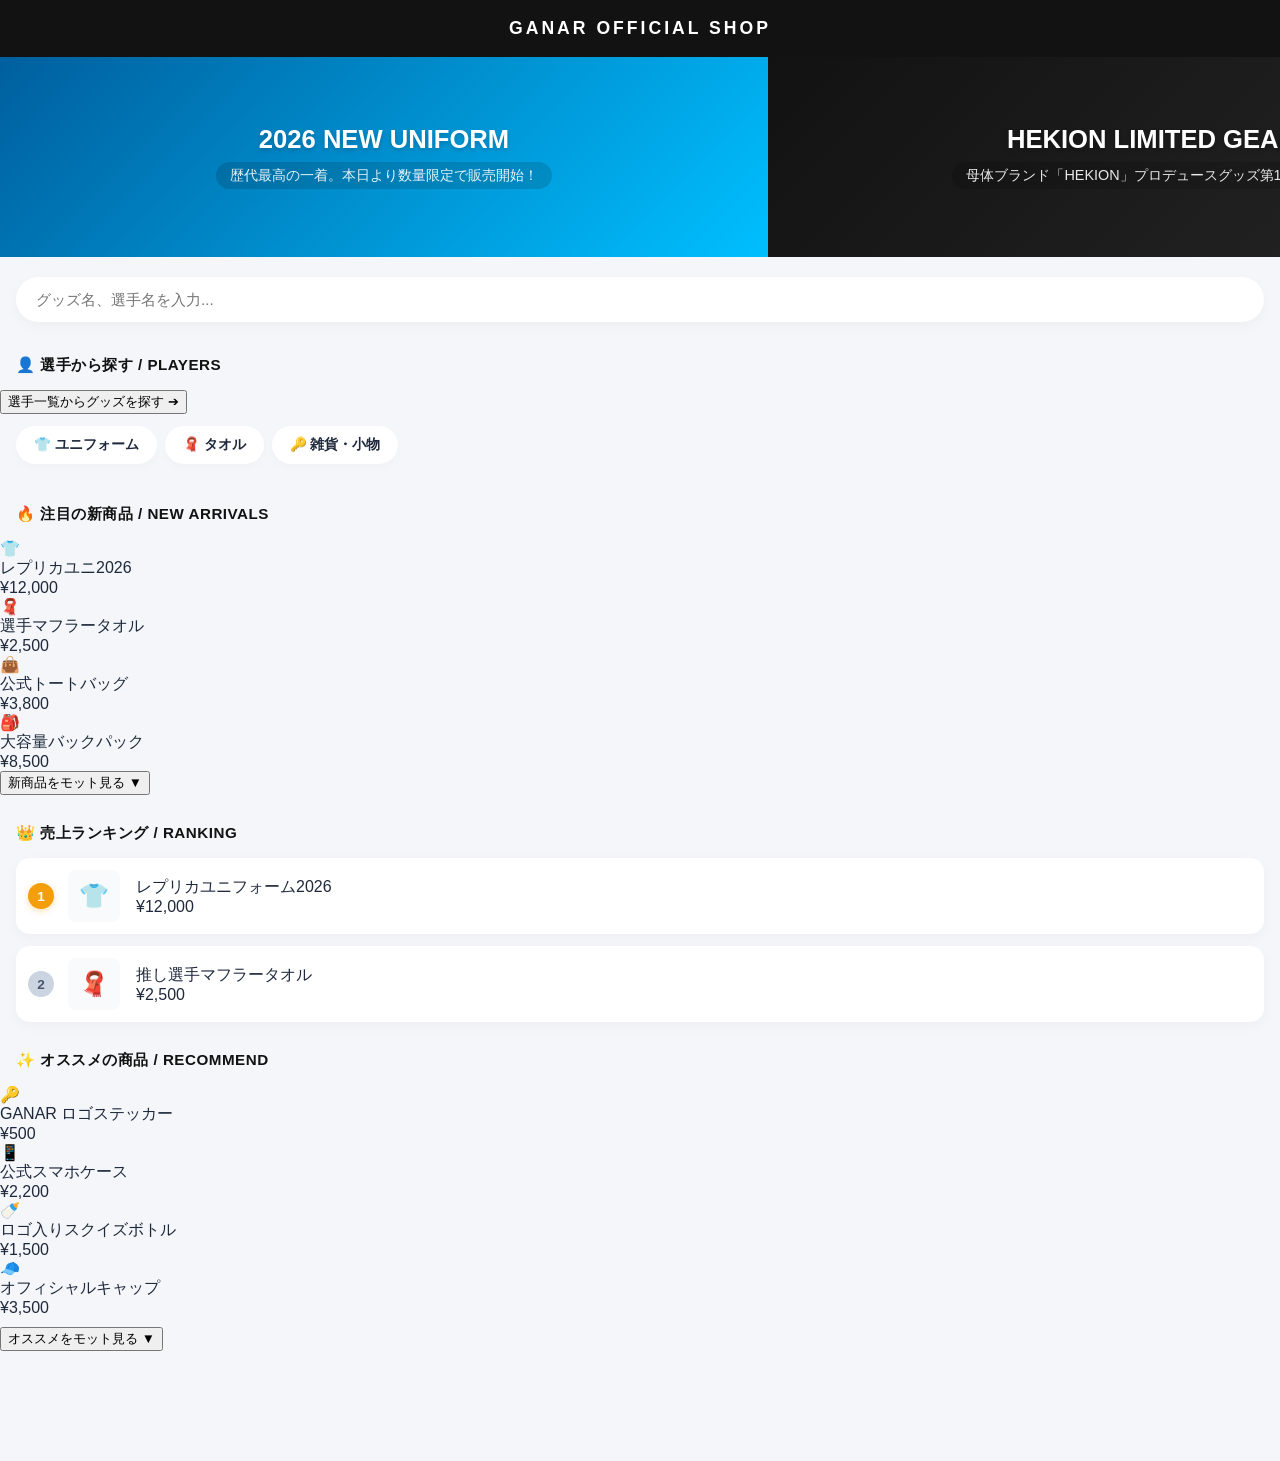
==== commit a5188557: "Refactor HTML structure and update product display" ====
--- a/index.html
+++ b/index.html
@@ -10,30 +10,24 @@
 
     <header>GANAR OFFICIAL SHOP</header>
 
-    <!-- 1. メイン特大スライドバナー（中身を具体化した5枚体制） -->
     <div class="slider-wrapper">
         <div class="slider-container" id="slider">
-            <!-- 1枚目：2026ユニフォーム -->
             <div class="slide" style="background: linear-gradient(135deg, #005f9e, #00bfff);">
                 <h2>2026 NEW UNIFORM</h2>
                 <p>歴代最高の一着。本日より数量限定で販売開始！</p>
             </div>
-            <!-- 2枚目：HEKIONキャンペーン -->
             <div class="slide" style="background: linear-gradient(135deg, #121212, #262626);">
                 <h2>HEKION LIMITED GEAR</h2>
                 <p>母体ブランド「HEKION」プロデュースグッズ第1弾登場！</p>
             </div>
-            <!-- 3枚目：限定マフラータオル -->
             <div class="slide" style="background: linear-gradient(135deg, #0099ff, #005f9e);">
                 <h2>SUMMER LIMITED TOWEL</h2>
                 <p>数量限定！スタジアムを鮮やかな水色に染め上げろ</p>
             </div>
-            <!-- 4枚目：マスコットグッズ -->
             <div class="slide" style="background: linear-gradient(135deg, #22c55e, #15803d);">
                 <h2>MASCOT GOODS DEBUT!!</h2>
                 <p>待望のクラブマスコットグッズが遂にオンライン販売開始！</p>
             </div>
-            <!-- 5枚目：初観戦おすすめ -->
             <div class="slide" style="background: linear-gradient(135deg, #ea580c, #ca8a04);">
                 <h2>FOR FIRST VISITORS</h2>
                 <p>これさえあれば安心！初観戦に絶対オススメの厳選定番アイテム</p>
@@ -41,12 +35,10 @@
         </div>
     </div>
 
-    <!-- スマートな検索窓 -->
     <div class="search-box">
-        <input type="text" placeholder="グッズ名、選手名を入力...">
+        <input text="text" placeholder="グッズ名、選手名を入力...">
     </div>
 
-    <!-- 2. 選手一覧ページへの誘導ボタン -->
     <div class="section-title">👤 選手から探す / PLAYERS</div>
     <div class="players-nav-box">
         <button class="nav-to-players-btn" onclick="location.href='players.html'">
@@ -54,119 +46,94 @@
         </button>
     </div>
 
-    <!-- カテゴリ別クイックボタン -->
     <div class="horizontal-scroll">
         <div class="category-tag" onclick="location.href='category.html?category=uniform'">👕 ユニフォーム</div>
         <div class="category-tag" onclick="location.href='category.html?category=towel'">🧣 タオル</div>
         <div class="category-tag" onclick="location.href='category.html?category=goods'">🔑 雑貨・小物</div>
     </div>
 
-    <!-- 3. 注目の新商品 -->
     <div class="section-title">🔥 注目の新商品 / NEW ARRIVALS</div>
-    <div class="horizontal-goods-scroll">
-        <div class="goods-mini-card" onclick="location.href='product.html?id=p1'">
-            <div class="goods-mini-img">👕</div>
-            <div class="goods-mini-name">レプリカユニ2026</div>
-            <div class="goods-mini-price">¥12,000</div>
+    <div class="products-grid">
+        <div class="product-card" onclick="location.href='product.html?id=p1'">
+            <div class="product-img">👕</div>
+            <div class="product-name">レプリカユニ2026</div>
+            <div class="product-price">¥12,000</div>
         </div>
-        <div class="goods-mini-card" onclick="location.href='product.html?id=p2'">
-            <div class="goods-mini-img">🧣</div>
-            <div class="goods-mini-name">選手マフラータオル</div>
-            <div class="goods-mini-price">¥2,500</div>
+        <div class="product-card" onclick="location.href='product.html?id=p2'">
+            <div class="product-img">🧣</div>
+            <div class="product-name">選手マフラータオル</div>
+            <div class="product-price">¥2,500</div>
         </div>
-        <div class="goods-mini-card">
-            <div class="goods-mini-img">👜</div>
-            <div class="goods-mini-name">公式トートバッグ</div>
-            <div class="goods-mini-price">¥3,800</div>
+        <div class="product-card">
+            <div class="product-img">👜</div>
+            <div class="product-name">公式トートバッグ</div>
+            <div class="product-price">¥3,800</div>
+        </div>
+        <div class="product-card">
+            <div class="product-img">🎒</div>
+            <div class="product-name">大容量バックパック</div>
+            <div class="product-price">¥8,500</div>
         </div>
     </div>
+    <div class="more-btn-container">
+        <button class="more-page-btn" onclick="location.href='category.html?type=new'">新商品をモット見る ▼</button>
+    </div>
 
-    <!-- 4. 売上ランキング -->
     <div class="section-title">👑 売上ランキング / RANKING</div>
     <div class="ranking-container">
         <div class="ranking-item" onclick="location.href='product.html?id=p1'">
             <div class="rank-badge rank-1">1</div>
             <div class="rank-img">👕</div>
             <div class="rank-info">
-                <div class="goods-mini-name">レプリカユニフォーム2026</div>
-                <div class="goods-mini-price">¥12,000</div>
+                <div class="product-name" style="margin: 0;">レプリカユニフォーム2026</div>
+                <div class="product-price">¥12,000</div>
             </div>
         </div>
         <div class="ranking-item" onclick="location.href='product.html?id=p2'">
             <div class="rank-badge rank-2">2</div>
             <div class="rank-img">🧣</div>
             <div class="rank-info">
-                <div class="goods-mini-name">推し選手マフラータオル</div>
-                <div class="goods-mini-price">¥2,500</div>
+                <div class="product-name" style="margin: 0;">推し選手マフラータオル</div>
+                <div class="product-price">¥2,500</div>
             </div>
         </div>
     </div>
 
-    <!-- 5. 商品一覧（縦2列が続いていくレイアウト） -->
-    <div class="section-title">✨ 商品一覧 / ALL ITEMS</div>
-    <div class="main-products-grid" id="mainProductsGrid">
-        <div class="grid-product-card" onclick="location.href='product.html?id=p3'">
-            <div class="grid-product-img">🔑</div>
-            <div class="grid-product-name">GANAR ロゴステッカー</div>
-            <div class="grid-product-price">¥500</div>
+    <div class="section-title">✨ オススメの商品 / RECOMMEND</div>
+    <div class="products-grid" style="padding-bottom: 10px;">
+        <div class="product-card" onclick="location.href='product.html?id=p3'">
+            <div class="product-img">🔑</div>
+            <div class="product-name">GANAR ロゴステッカー</div>
+            <div class="product-price">¥500</div>
         </div>
-        <div class="grid-product-card">
-            <div class="grid-product-img">📱</div>
-            <div class="grid-product-name">公式スマホケース</div>
-            <div class="grid-product-price">¥2,200</div>
+        <div class="product-card">
+            <div class="product-img">📱</div>
+            <div class="product-name">公式スマホケース</div>
+            <div class="product-price">¥2,200</div>
         </div>
-        <div class="grid-product-card">
-            <div class="grid-product-img">🍼</div>
-            <div class="grid-product-name">ロゴ入りスクイズボトル</div>
-            <div class="grid-product-price">¥1,500</div>
+        <div class="product-card">
+            <div class="product-img">🍼</div>
+            <div class="product-name">ロゴ入りスクイズボトル</div>
+            <div class="product-price">¥1,500</div>
         </div>
-        <div class="grid-product-card">
-            <div class="grid-product-img">🧢</div>
-            <div class="grid-product-name">オフィシャルキャップ</div>
-            <div class="grid-product-price">¥3,500</div>
+        <div class="product-card">
+            <div class="product-img">🧢</div>
+            <div class="product-name">オフィシャルキャップ</div>
+            <div class="product-price">¥3,500</div>
         </div>
     </div>
-
-    <!-- もっと見るボタン -->
-    <div class="more-btn-container">
-        <button class="more-load-btn" id="loadMoreBtn" onclick="loadMoreProducts()">もっと見る ▼</button>
+    <div class="more-btn-container" style="padding-bottom: 50px;">
+        <button class="more-page-btn" onclick="location.href='category.html?type=recommend'">オススメをモット見る ▼</button>
     </div>
 
     <script>
-        // 自動スライドバナーの処理（5枚用に500%幅に対応）
+        // 自動スライドバナーの処理
         const slider = document.getElementById('slider');
         let index = 0;
         setInterval(() => {
             index = (index + 1) % 5;
             slider.style.transform = `translateX(-${index * 100}%)`;
         }, 4000);
-
-        // 「もっと見る」を押したときに追加される仮の商品データ
-        const extraProducts = [
-            { img: '🎒', name: '大容量バックパック', price: '¥8,500' },
-            { img: '🖊️', name: 'GANAR ロゴボールペン', price: '¥350' },
-            { img: '🧦', name: 'チームソックス', price: '¥1,200' },
-            { img: '🌂', name: 'スタジアム折りたたみ傘', price: '¥2,800' }
-        ];
-
-        function loadMoreProducts() {
-            const grid = document.getElementById('mainProductsGrid');
-            const btn = document.getElementById('loadMoreBtn');
-            
-            extraProducts.forEach(p => {
-                const card = document.createElement('div');
-                card.className = 'grid-product-card';
-                card.innerHTML = `
-                    <div class="grid-product-img">${p.img}</div>
-                    <div class="grid-product-name">${p.name}</div>
-                    <div class="grid-product-price">${p.price}</div>
-                `;
-                grid.appendChild(card);
-            });
-
-            // 1回押したらボタンを非表示にする
-            btn.style.display = 'none';
-        }
     </script>
 </body>
 </html>
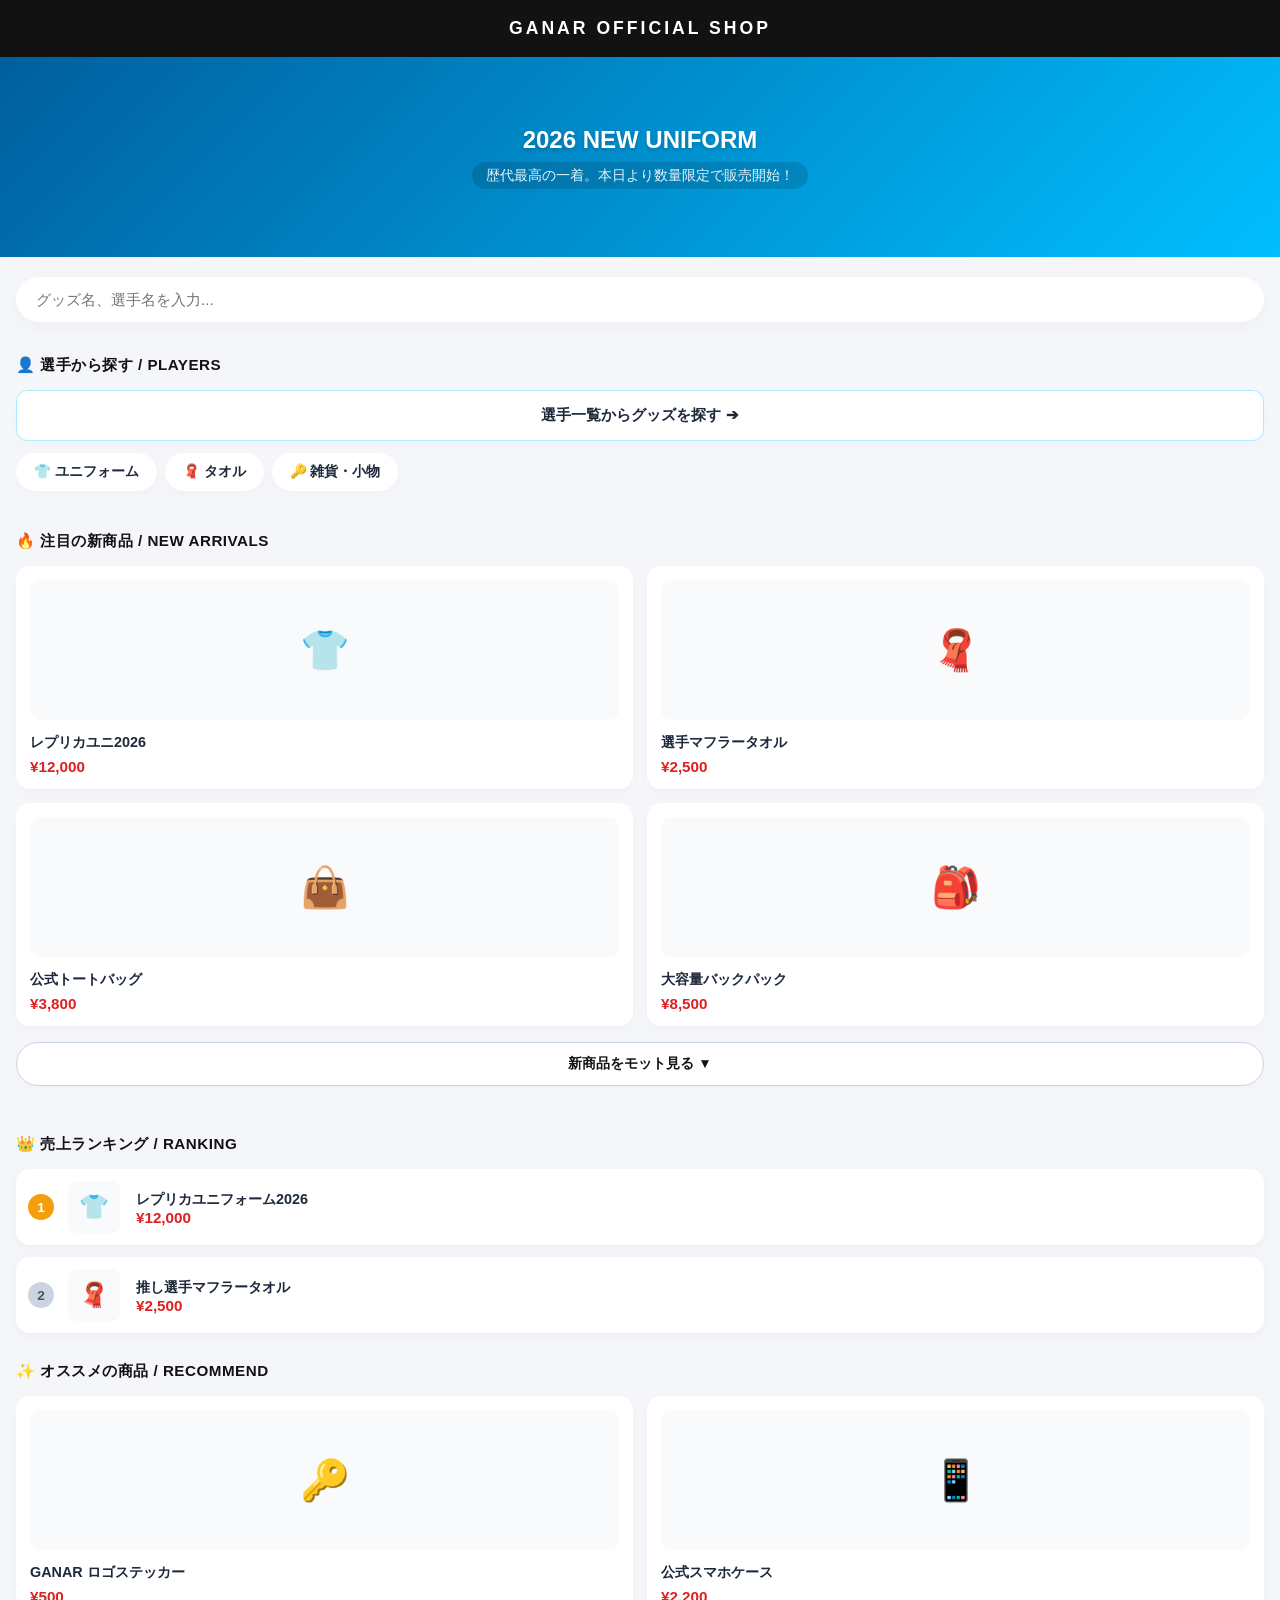
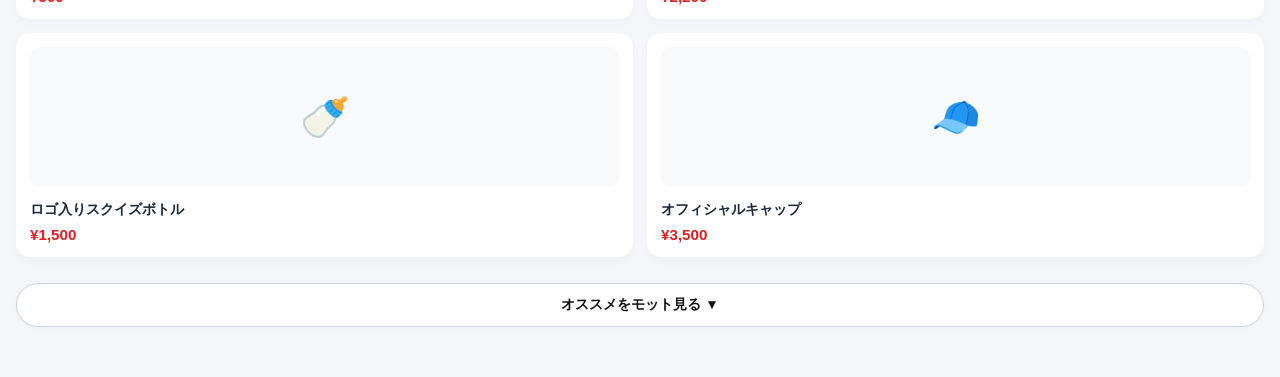
==== commit cd0f11b3: "Fix HTML structure and update input attributes" ====
--- a/index.html
+++ b/index.html
@@ -11,7 +11,7 @@
     <header>GANAR OFFICIAL SHOP</header>
 
     <div class="slider-wrapper">
-        <div class="slider-container" id="slider">
+        <div class="slider-container">
             <div class="slide" style="background: linear-gradient(135deg, #005f9e, #00bfff);">
                 <h2>2026 NEW UNIFORM</h2>
                 <p>歴代最高の一着。本日より数量限定で販売開始！</p>
@@ -36,7 +36,7 @@
     </div>
 
     <div class="search-box">
-        <input text="text" placeholder="グッズ名、選手名を入力...">
+        <input type="text" placeholder="グッズ名、選手名を入力...">
     </div>
 
     <div class="section-title">👤 選手から探す / PLAYERS</div>
@@ -126,14 +126,5 @@
         <button class="more-page-btn" onclick="location.href='category.html?type=recommend'">オススメをモット見る ▼</button>
     </div>
 
-    <script>
-        // 自動スライドバナーの処理
-        const slider = document.getElementById('slider');
-        let index = 0;
-        setInterval(() => {
-            index = (index + 1) % 5;
-            slider.style.transform = `translateX(-${index * 100}%)`;
-        }, 4000);
-    </script>
 </body>
 </html>
--- a/style.css
+++ b/style.css
@@ -1,9 +1,8 @@
 :root {
     --primary-color: #00bfff;     /* GANAR水色 */
-    --primary-dark: #008ecc;      
     --bg-dark: #121212;           
     --bg-card: #ffffff;           
-    --body-bg: #f4f6f9;           /* 背景を少しアズネロ風の綺麗なトーンに */
+    --body-bg: #f4f6f9;           
     --text-main: #1e293b;         
     --text-muted: #64748b;        
     --accent-price: #df2020;      
@@ -15,7 +14,6 @@
     font-family: -apple-system, BlinkMacSystemFont, "Segoe UI", Roboto, sans-serif;
     color: var(--text-main);
     background-color: var(--body-bg);
-    padding-bottom: 60px;
     -webkit-font-smoothing: antialiased;
 }
 
@@ -28,6 +26,7 @@
     font-size: 1.1rem;
     letter-spacing: 3px;
     box-shadow: 0 2px 10px rgba(0,0,0,0.1);
+    position: relative;
 }
 
 /* スライドバナー */
@@ -39,13 +38,13 @@
 
 .slider-container {
     display: flex;
-    width: 300%;
+    width: 500%; 
     height: 200px;
     transition: transform 0.6s cubic-bezier(0.16, 1, 0.3, 1);
 }
 
 .slide {
-    width: 100%;
+    width: 20%; 
     display: flex;
     flex-direction: column;
     align-items: center;
@@ -58,7 +57,7 @@
 
 .slide h2 {
     margin: 0 0 8px 0;
-    font-size: 1.6rem;
+    font-size: 1.5rem;
     font-weight: 800;
     text-shadow: 0 2px 4px rgba(0,0,0,0.2);
 }
@@ -89,7 +88,6 @@
     box-shadow: 0 4px 14px rgba(0, 0, 0, 0.03);
 }
 
-/* 見出し：英字併記のシャープなデザイン */
 .section-title {
     padding: 28px 16px 14px 16px;
     font-size: 0.95rem;
@@ -98,12 +96,43 @@
     letter-spacing: 0.5px;
 }
 
-/* 🌟 アズーロ・ネロ風：選手タイルグリッドレイアウト */
+/* 選手一覧への誘導ボタン */
+.players-nav-box {
+    padding: 0 16px;
+}
+
+.nav-to-players-btn {
+    width: 100%;
+    background-color: var(--bg-card);
+    color: var(--text-main);
+    border: 1px solid rgba(0, 191, 255, 0.3);
+    padding: 14px;
+    border-radius: 12px;
+    font-size: 0.95rem;
+    font-weight: 700;
+    cursor: pointer;
+    text-align: center;
+    box-shadow: 0 4px 12px rgba(0,0,0,0.02);
+}
+
+.nav-to-players-btn:active {
+    background-color: #e6f7ff;
+}
+
+/* players.html解説用テキスト */
+.page-explain-text {
+    padding: 16px;
+    font-size: 0.85rem;
+    color: var(--text-muted);
+    line-height: 1.4;
+}
+
+/* 選手一覧タイルレイアウト */
 .player-tile-grid {
     display: grid;
-    grid-template-columns: repeat(3, 1fr); /* 綺麗な3列 */
+    grid-template-columns: repeat(3, 1fr);
     gap: 10px;
-    padding: 0 16px;
+    padding: 0 16px 40px 16px;
 }
 
 .player-tile-card {
@@ -119,47 +148,21 @@
     cursor: pointer;
     position: relative;
     overflow: hidden;
-    transition: transform 0.2s ease, box-shadow 0.2s ease;
-}
-
-.player-tile-card:active {
-    transform: scale(0.96);
-    background-color: #e6f7ff;
-}
-
-/* 特大の背番号をアズネロ風に背景っぽく配置 */
+}
+
+.player-tile-card:active { background-color: #e6f7ff; }
+
 .tile-number {
     font-size: 2.2rem;
     font-weight: 900;
-    color: #e2e8f0; /* 薄いグレーで写真の代わりに目立たせる */
+    color: #e2e8f0;
     line-height: 1;
     text-align: right;
 }
 
-.player-tile-card:active .tile-number {
-    color: var(--primary-color);
-    opacity: 0.3;
-}
-
-.tile-info {
-    display: flex;
-    flex-direction: column;
-    z-index: 2;
-}
-
-.tile-pos {
-    font-size: 0.65rem;
-    font-weight: 800;
-    color: var(--text-muted);
-    letter-spacing: 0.5px;
-    margin-bottom: 2px;
-}
-
-.tile-name {
-    font-size: 0.95rem;
-    font-weight: 800;
-    color: var(--bg-dark);
-}
+.tile-info { display: flex; flex-direction: column; z-index: 2; }
+.tile-pos { font-size: 0.65rem; font-weight: 800; color: var(--text-muted); margin-bottom: 2px; }
+.tile-name { font-size: 0.95rem; font-weight: 800; color: var(--bg-dark); }
 
 /* カテゴリタグ */
 .horizontal-scroll {
@@ -168,7 +171,7 @@
     padding: 12px 16px;
     gap: 8px;
 }
-
+.horizontal-scroll::-webkit-scrollbar { display: none; }
 .category-tag {
     background-color: var(--bg-card);
     padding: 10px 18px;
@@ -180,140 +183,75 @@
     box-shadow: 0 4px 10px rgba(0,0,0,0.02);
 }
 
-/* 注目の新商品（横スクロール） */
-.horizontal-goods-scroll {
-    display: flex;
-    overflow-x: auto;
-    padding: 4px 16px 16px 16px;
+/* ランキング */
+.ranking-container { padding: 0 16px; display: flex; flex-direction: column; gap: 12px; }
+.ranking-item { display: flex; align-items: center; background-color: var(--bg-card); padding: 12px; border-radius: 14px; box-shadow: 0 4px 14px rgba(0,0,0,0.03); cursor: pointer; }
+.rank-badge { width: 26px; height: 26px; border-radius: 50%; display: flex; align-items: center; justify-content: center; font-weight: 800; color: #ffffff; font-size: 0.85rem; margin-right: 14px; background-color: #94a3b8; }
+.rank-1 { background-color: var(--accent-gold); }
+.rank-2 { background-color: #cbd5e1; color: #475569; }
+.rank-img { width: 52px; height: 52px; background-color: #f8fafc; border-radius: 8px; display: flex; align-items: center; justify-content: center; font-size: 1.5rem; margin-right: 16px; }
+.rank-info { flex-grow: 1; }
+
+/* 🌟 新商品・オススメ共通：縦2列のスタイリッシュな商品グリッド */
+.products-grid {
+    display: grid;
+    grid-template-columns: repeat(2, 1fr); 
     gap: 14px;
-}
-
-.horizontal-goods-scroll::-webkit-scrollbar { display: none; }
-
-.goods-mini-card {
-    flex: 0 0 145px;
+    padding: 0 16px;
+}
+
+.product-card {
     background-color: var(--bg-card);
     border-radius: 14px;
-    padding: 12px;
-    box-shadow: 0 4px 14px rgba(0,0,0,0.03);
-    cursor: pointer;
-}
-
-.goods-mini-img {
-    width: 100%;
-    height: 110px;
+    padding: 14px;
+    box-shadow: 0 4px 14px rgba(0,0,0,0.02);
+    cursor: pointer;
+}
+
+.product-img {
+    width: 100%;
+    height: 140px;
     background-color: #f8fafc;
     border-radius: 10px;
     display: flex;
     align-items: center;
     justify-content: center;
-    font-size: 2.2rem;
-    margin-bottom: 10px;
-}
-
-.goods-mini-name {
+    font-size: 2.5rem;
+    margin-bottom: 12px;
+}
+
+.product-name {
+    font-size: 0.9rem;
+    font-weight: 700;
+    line-height: 1.4;
+    margin-bottom: 6px;
+}
+
+.product-price {
+    font-size: 0.95rem;
+    color: var(--accent-price);
+    font-weight: 800;
+}
+
+/* ページ遷移用の「もっと見る」ボタン */
+.more-btn-container {
+    padding: 16px 16px 20px 16px;
+    text-align: center;
+}
+
+.more-page-btn {
+    width: 100%;
+    background-color: var(--bg-card);
+    color: var(--bg-dark);
+    border: 1px solid #cbd5e1;
+    padding: 12px;
+    border-radius: 25px;
     font-size: 0.85rem;
     font-weight: 700;
-    white-space: nowrap;
-    overflow: hidden;
-    text-overflow: ellipsis;
-}
-
-.goods-mini-price {
-    font-size: 0.9rem;
-    color: var(--accent-price);
-    font-weight: 800;
-    margin-top: 4px;
-}
-
-/* 売上ランキング */
-.ranking-container {
-    padding: 0 16px;
-    display: flex;
-    flex-direction: column;
-    gap: 12px;
-}
-
-.ranking-item {
-    display: flex;
-    align-items: center;
-    background-color: var(--bg-card);
-    padding: 12px;
-    border-radius: 14px;
-    box-shadow: 0 4px 14px rgba(0,0,0,0.03);
-    cursor: pointer;
-}
-
-.rank-badge {
-    width: 26px;
-    height: 26px;
-    border-radius: 50%;
-    display: flex;
-    align-items: center;
-    justify-content: center;
-    font-weight: 800;
-    color: #ffffff;
-    font-size: 0.85rem;
-    margin-right: 14px;
-    background-color: #94a3b8;
-}
-
-.rank-1 { background-color: var(--accent-gold); box-shadow: 0 2px 6px rgba(245,158,11,0.3); }
-.rank-2 { background-color: #cbd5e1; color: #475569; }
-.rank-3 { background-color: #b45309; }
-
-.rank-img {
-    width: 52px;
-    height: 52px;
-    background-color: #f8fafc;
-    border-radius: 8px;
-    display: flex;
-    align-items: center;
-    justify-content: center;
-    font-size: 1.5rem;
-    margin-right: 16px;
-}
-
-.rank-info {
-    flex-grow: 1;
-}
-
-/* オススメ商品 */
-.recommend-grid {
-    display: grid;
-    grid-template-columns: repeat(2, 1fr);
-    gap: 14px;
-    padding: 0 16px 40px 16px;
-}
-
-.recommend-card {
-    background-color: var(--bg-card);
-    border-radius: 14px;
-    padding: 12px;
-    box-shadow: 0 4px 14px rgba(0,0,0,0.03);
-    cursor: pointer;
-}
-
-.recommend-img {
-    width: 100%;
-    height: 130px;
-    background-color: #f8fafc;
-    border-radius: 10px;
-    display: flex;
-    align-items: center;
-    justify-content: center;
-    font-size: 2.2rem;
-    margin-bottom: 10px;
-}
-
-.recommend-name {
-    font-size: 0.85rem;
-    font-weight: 700;
-}
-
-.recommend-price {
-    font-size: 0.9rem;
-    color: var(--accent-price);
-    font-weight: 800;
-    margin-top: 4px;
-}
+    cursor: pointer;
+    box-shadow: 0 2px 8px rgba(0,0,0,0.02);
+}
+
+.more-page-btn:active {
+    background-color: #f1f5f9;
+}
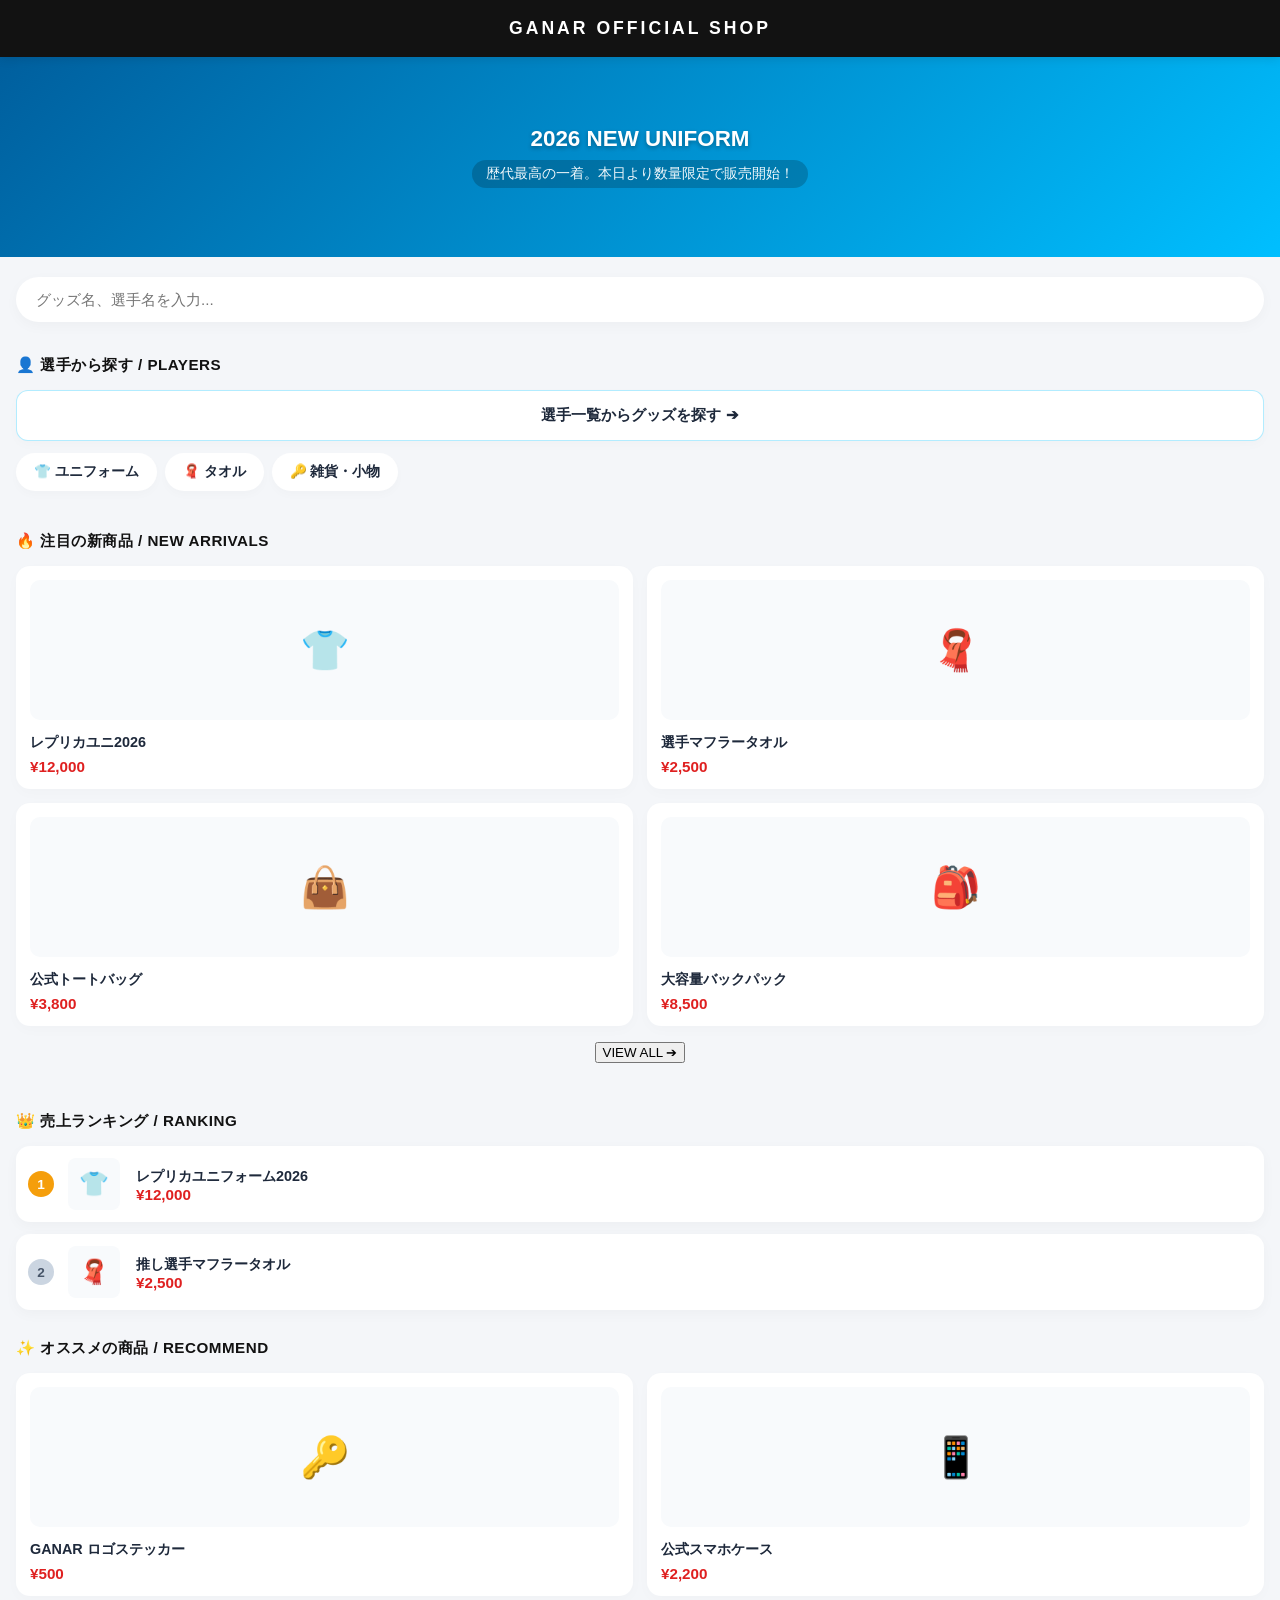
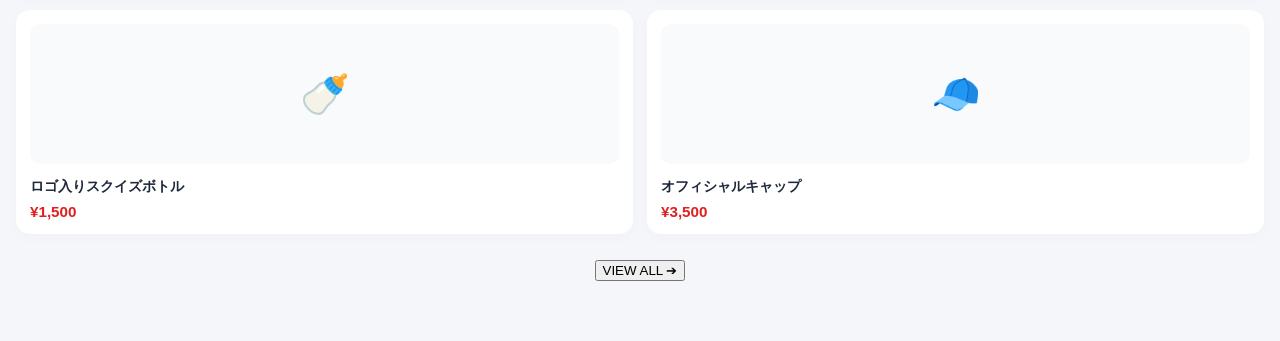
==== commit f9c95ccc: "Update button labels and styles in index.html" ====
--- a/index.html
+++ b/index.html
@@ -76,7 +76,7 @@
         </div>
     </div>
     <div class="more-btn-container">
-        <button class="more-page-btn" onclick="location.href='category.html?type=new'">新商品をモット見る ▼</button>
+        <button class="view-all-btn" onclick="location.href='category.html?type=new'">VIEW ALL ➔</button>
     </div>
 
     <div class="section-title">👑 売上ランキング / RANKING</div>
@@ -122,8 +122,8 @@
             <div class="product-price">¥3,500</div>
         </div>
     </div>
-    <div class="more-btn-container" style="padding-bottom: 50px;">
-        <button class="more-page-btn" onclick="location.href='category.html?type=recommend'">オススメをモット見る ▼</button>
+    <div class="more-btn-container" style="padding-bottom: 60px;">
+        <button class="view-all-btn" onclick="location.href='category.html?type=recommend'">VIEW ALL ➔</button>
     </div>
 
 </body>
--- a/style.css
+++ b/style.css
@@ -27,24 +27,30 @@
     letter-spacing: 3px;
     box-shadow: 0 2px 10px rgba(0,0,0,0.1);
     position: relative;
-}
-
-/* スライドバナー */
+    z-index: 10;
+}
+
+/* ==========================================================================
+   CSS駆動型・完全ノーバグスライドバナー
+   ========================================================================== */
 .slider-wrapper {
     width: 100%;
     overflow: hidden;
     position: relative;
+    background-color: var(--bg-dark);
 }
 
 .slider-container {
     display: flex;
-    width: 500%; 
+    width: 500%; /* 100% × 5枚 */
     height: 200px;
-    transition: transform 0.6s cubic-bezier(0.16, 1, 0.3, 1);
+    /* 5枚をループさせるCSSアニメーションを設定（20秒かけて一周） */
+    animation: slideAnimation 20s infinite ease-in-out;
 }
 
 .slide {
-    width: 20%; 
+    width: 20%; /* 500%の中の1枚分なので20% */
+    flex-shrink: 0;
     display: flex;
     flex-direction: column;
     align-items: center;
@@ -57,21 +63,34 @@
 
 .slide h2 {
     margin: 0 0 8px 0;
-    font-size: 1.5rem;
-    font-weight: 800;
-    text-shadow: 0 2px 4px rgba(0,0,0,0.2);
+    font-size: 1.4rem;
+    font-weight: 800;
+    text-shadow: 0 2px 4px rgba(0,0,0,0.3);
 }
 
 .slide p {
     margin: 0;
-    font-size: 0.9rem;
-    opacity: 0.9;
-    background: rgba(0,0,0,0.15);
+    font-size: 0.85rem;
+    opacity: 0.95;
+    background: rgba(0,0,0,0.2);
     padding: 4px 14px;
     border-radius: 20px;
-}
-
-/* 検索窓 */
+    line-height: 1.4;
+}
+
+/* 5枚のバナーを等間隔で静止・移動させるキーフレーム設定 */
+@keyframes slideAnimation {
+    0%, 16%   { transform: translateX(0); }          /* 1枚目表示 */
+    20%, 36%  { transform: translateX(-20%); }       /* 2枚目表示 */
+    40%, 56%  { transform: translateX(-40%); }       /* 3枚目表示 */
+    60%, 76%  { transform: translateX(-60%); }       /* 4枚目表示 */
+    80%, 96%  { transform: translateX(-80%); }       /* 5枚目表示 */
+    100%      { transform: translateX(0); }          /* 1枚目に戻る */
+}
+
+/* ==========================================================================
+   その他の共通パーツ・グリッドレイアウト
+   ========================================================================== */
 .search-box {
     padding: 20px 16px 5px 16px;
 }
@@ -96,7 +115,6 @@
     letter-spacing: 0.5px;
 }
 
-/* 選手一覧への誘導ボタン */
 .players-nav-box {
     padding: 0 16px;
 }
@@ -115,11 +133,8 @@
     box-shadow: 0 4px 12px rgba(0,0,0,0.02);
 }
 
-.nav-to-players-btn:active {
-    background-color: #e6f7ff;
-}
-
-/* players.html解説用テキスト */
+.nav-to-players-btn:active { background-color: #e6f7ff; }
+
 .page-explain-text {
     padding: 16px;
     font-size: 0.85rem;
@@ -192,7 +207,7 @@
 .rank-img { width: 52px; height: 52px; background-color: #f8fafc; border-radius: 8px; display: flex; align-items: center; justify-content: center; font-size: 1.5rem; margin-right: 16px; }
 .rank-info { flex-grow: 1; }
 
-/* 🌟 新商品・オススメ共通：縦2列のスタイリッシュな商品グリッド */
+/* 縦2列の商品グリッド */
 .products-grid {
     display: grid;
     grid-template-columns: repeat(2, 1fr); 
@@ -252,6 +267,4 @@
     box-shadow: 0 2px 8px rgba(0,0,0,0.02);
 }
 
-.more-page-btn:active {
-    background-color: #f1f5f9;
-}
+.more-page-btn:active { background-color: #f1f5f9; }
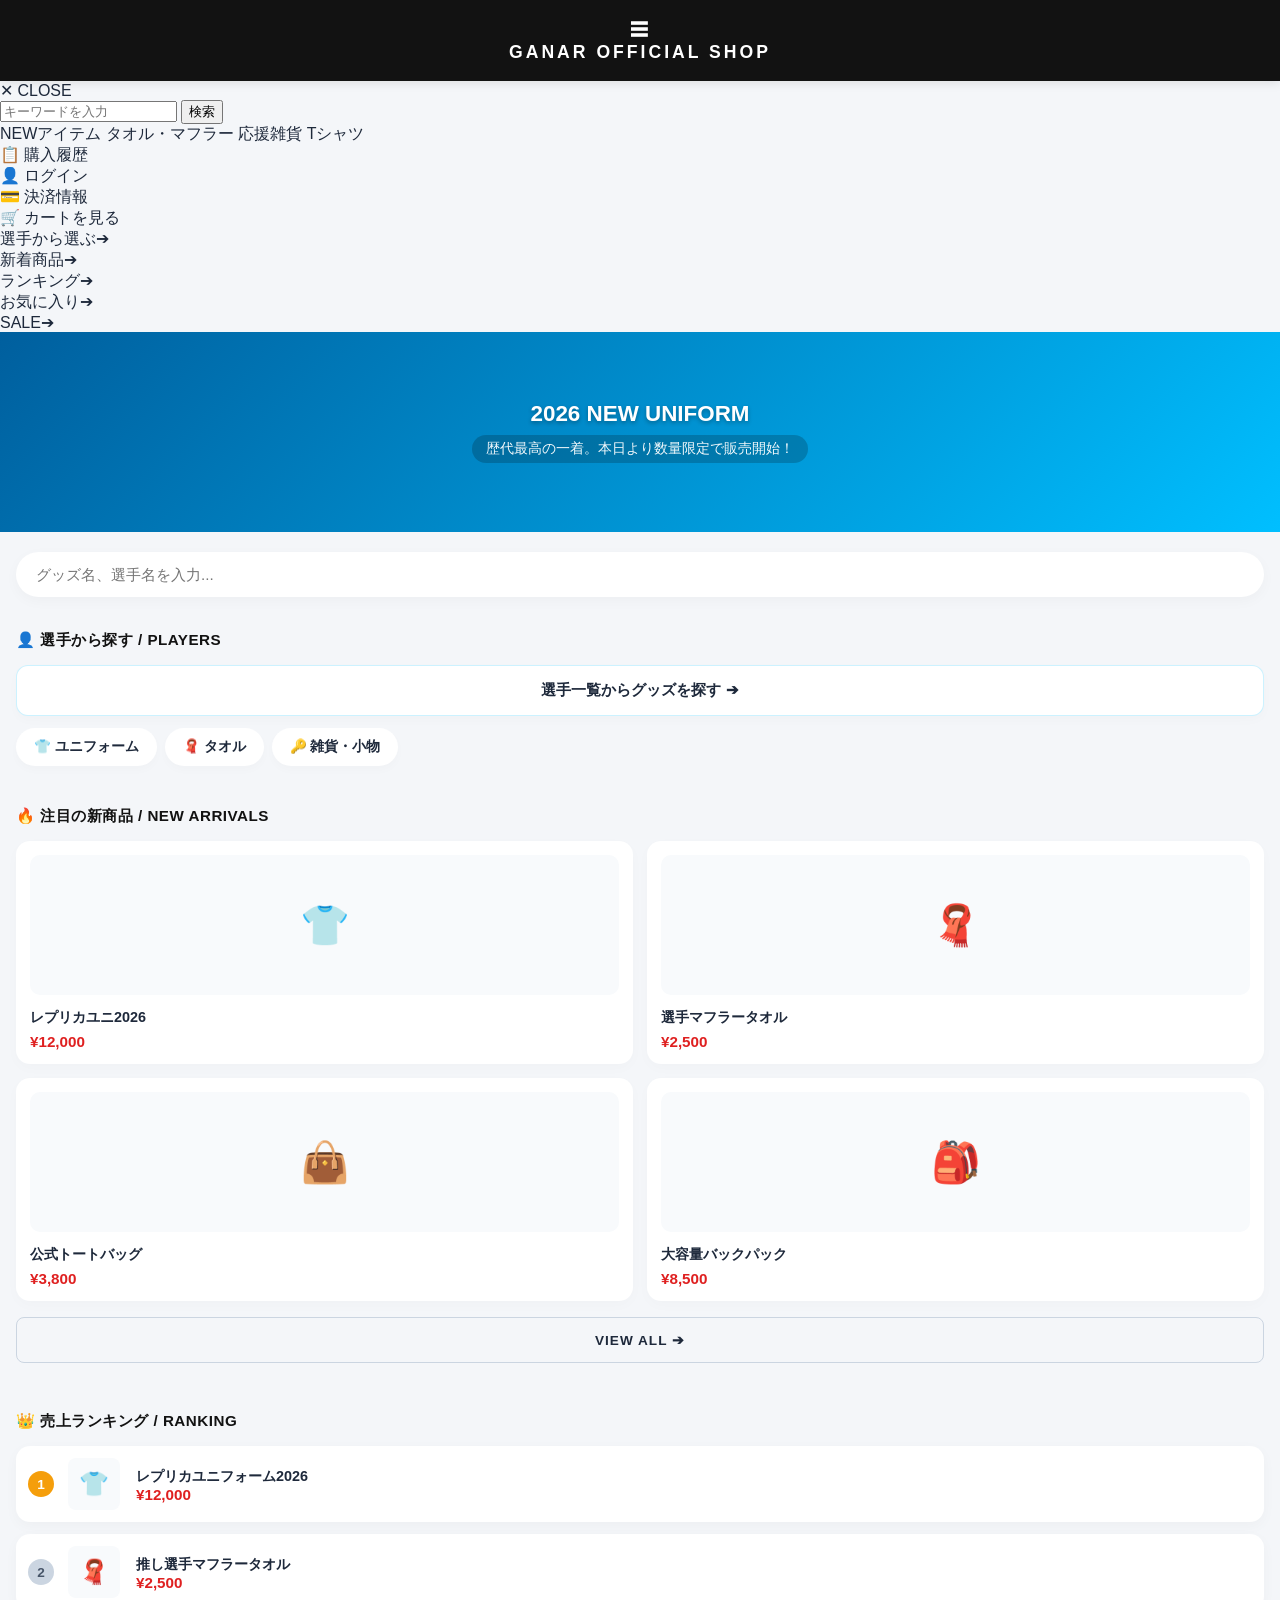
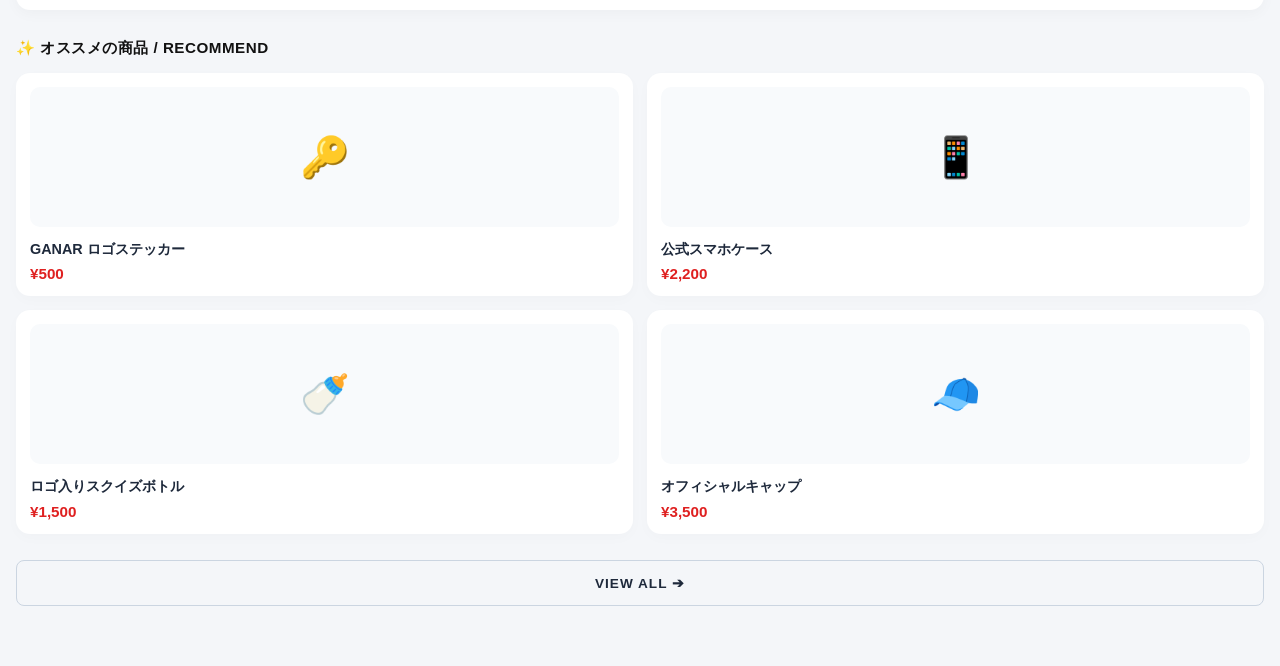
==== commit b492f3e3: "Implement drawer menu and search feature Added a drawer menu with navigation and search functionalit" ====
--- a/index.html
+++ b/index.html
@@ -8,7 +8,70 @@
 </head>
 <body>
 
-    <header>GANAR OFFICIAL SHOP</header>
+    <header>
+        <div class="menu-trigger-btn" onclick="toggleMenu()">☰</div>
+        <div>GANAR OFFICIAL SHOP</div>
+    </header>
+
+    <div class="drawer-overlay" id="drawerMenu">
+        <div class="drawer-header">
+            <div class="drawer-close-btn" onclick="toggleMenu()">
+                <span class="close-icon">✕</span>
+                <span class="close-text">CLOSE</span>
+            </div>
+        </div>
+
+        <div class="drawer-body">
+            <div class="drawer-search-box">
+                <input type="text" placeholder="キーワードを入力">
+                <button class="drawer-search-submit">検索</button>
+            </div>
+
+            <div class="drawer-tag-container">
+                <span class="drawer-capsule-tag" onclick="location.href='category.html?type=new'">NEWアイテム</span>
+                <span class="drawer-capsule-tag" onclick="location.href='category.html?category=towel'">タオル・マフラー</span>
+                <span class="drawer-capsule-tag">応援雑貨</span>
+                <span class="drawer-capsule-tag">Tシャツ</span>
+            </div>
+
+            <div class="drawer-mymenu-grid">
+                <div class="mymenu-cell cell-black">
+                    <span class="cell-icon">📋</span>
+                    <span class="cell-text">購入履歴</span>
+                </div>
+                <div class="mymenu-cell cell-blue">
+                    <span class="cell-icon">👤</span>
+                    <span class="cell-text">ログイン</span>
+                </div>
+                <div class="mymenu-cell cell-gold">
+                    <span class="cell-icon">💳</span>
+                    <span class="cell-text">決済情報</span>
+                </div>
+                <div class="mymenu-cell cell-red">
+                    <span class="cell-icon">🛒</span>
+                    <span class="cell-text">カートを見る</span>
+                </div>
+            </div>
+
+            <div class="drawer-nav-list">
+                <div class="drawer-nav-item" onclick="location.href='players.html'">
+                    <span>選手から選ぶ</span><span class="arrow">➔</span>
+                </div>
+                <div class="drawer-nav-item" onclick="location.href='category.html?type=new'">
+                    <span>新着商品</span><span class="arrow">➔</span>
+                </div>
+                <div class="drawer-nav-item" onclick="location.href='index.html#ranking'">
+                    <span>ランキング</span><span class="arrow">➔</span>
+                </div>
+                <div class="drawer-nav-item">
+                    <span>お気に入り</span><span class="arrow">➔</span>
+                </div>
+                <div class="drawer-nav-item item-sale">
+                    <span>SALE</span><span class="arrow">➔</span>
+                </div>
+            </div>
+        </div>
+    </div>
 
     <div class="slider-wrapper">
         <div class="slider-container">
@@ -79,7 +142,7 @@
         <button class="view-all-btn" onclick="location.href='category.html?type=new'">VIEW ALL ➔</button>
     </div>
 
-    <div class="section-title">👑 売上ランキング / RANKING</div>
+    <div class="section-title" id="ranking">👑 売上ランキング / RANKING</div>
     <div class="ranking-container">
         <div class="ranking-item" onclick="location.href='product.html?id=p1'">
             <div class="rank-badge rank-1">1</div>
@@ -126,5 +189,11 @@
         <button class="view-all-btn" onclick="location.href='category.html?type=recommend'">VIEW ALL ➔</button>
     </div>
 
+    <script>
+        function toggleMenu() {
+            const menu = document.getElementById('drawerMenu');
+            menu.classList.toggle('open');
+        }
+    </script>
 </body>
 </html>
--- a/style.css
+++ b/style.css
@@ -31,7 +31,7 @@
 }
 
 /* ==========================================================================
-   CSS駆動型・完全ノーバグスライドバナー
+   スライドバナー設定
    ========================================================================== */
 .slider-wrapper {
     width: 100%;
@@ -42,14 +42,13 @@
 
 .slider-container {
     display: flex;
-    width: 500%; /* 100% × 5枚 */
+    width: 500%; 
     height: 200px;
-    /* 5枚をループさせるCSSアニメーションを設定（20秒かけて一周） */
     animation: slideAnimation 20s infinite ease-in-out;
 }
 
 .slide {
-    width: 20%; /* 500%の中の1枚分なので20% */
+    width: 20%; 
     flex-shrink: 0;
     display: flex;
     flex-direction: column;
@@ -78,18 +77,17 @@
     line-height: 1.4;
 }
 
-/* 5枚のバナーを等間隔で静止・移動させるキーフレーム設定 */
 @keyframes slideAnimation {
-    0%, 16%   { transform: translateX(0); }          /* 1枚目表示 */
-    20%, 36%  { transform: translateX(-20%); }       /* 2枚目表示 */
-    40%, 56%  { transform: translateX(-40%); }       /* 3枚目表示 */
-    60%, 76%  { transform: translateX(-60%); }       /* 4枚目表示 */
-    80%, 96%  { transform: translateX(-80%); }       /* 5枚目表示 */
-    100%      { transform: translateX(0); }          /* 1枚目に戻る */
+    0%, 16%   { transform: translateX(0); }          
+    20%, 36%  { transform: translateX(-20%); }       
+    40%, 56%  { transform: translateX(-40%); }       
+    60%, 76%  { transform: translateX(-60%); }       
+    80%, 96%  { transform: translateX(-80%); }       
+    100%      { transform: translateX(0); }          
 }
 
 /* ==========================================================================
-   その他の共通パーツ・グリッドレイアウト
+   共通パーツ・入力欄
    ========================================================================== */
 .search-box {
     padding: 20px 16px 5px 16px;
@@ -123,7 +121,7 @@
     width: 100%;
     background-color: var(--bg-card);
     color: var(--text-main);
-    border: 1px solid rgba(0, 191, 255, 0.3);
+    border: 1px solid rgba(0, 191, 255, 0.2);
     padding: 14px;
     border-radius: 12px;
     font-size: 0.95rem;
@@ -136,50 +134,94 @@
 .nav-to-players-btn:active { background-color: #e6f7ff; }
 
 .page-explain-text {
-    padding: 16px;
+    padding: 16px 16px 8px 16px;
     font-size: 0.85rem;
     color: var(--text-muted);
     line-height: 1.4;
 }
 
-/* 選手一覧タイルレイアウト */
-.player-tile-grid {
+.category-info-bar {
+    background-color: #e2e8f0;
+    padding: 10px 16px;
+    font-size: 0.8rem;
+    font-weight: 700;
+    color: var(--text-muted);
+}
+
+/* ==========================================================================
+   👤 選手一覧：2列・横長スリムカードレイアウト
+   ========================================================================== */
+.player-row-grid {
     display: grid;
-    grid-template-columns: repeat(3, 1fr);
-    gap: 10px;
-    padding: 0 16px 40px 16px;
-}
-
-.player-tile-card {
-    background-color: var(--bg-card);
-    border-radius: 10px;
-    height: 120px;
-    display: flex;
-    flex-direction: column;
-    justify-content: space-between;
-    padding: 12px;
+    grid-template-columns: repeat(2, 1fr);
+    gap: 12px;
+    padding: 8px 16px 40px 16px;
+}
+
+.player-row-card {
+    background-color: var(--bg-card);
+    border-radius: 12px;
+    display: flex;
+    align-items: center;
+    padding: 10px;
     box-sizing: border-box;
     box-shadow: 0 4px 12px rgba(0,0,0,0.02);
     cursor: pointer;
-    position: relative;
+    border: 1px solid transparent;
+    transition: background-color 0.2s;
+}
+
+.player-row-card:active {
+    background-color: #e6f7ff;
+    border-color: rgba(0, 191, 255, 0.2);
+}
+
+/* 丸型の画像スペース（将来の画像差し替え用プレースホルダー） */
+.player-avatar-blank {
+    width: 44px;
+    height: 44px;
+    background-color: #f1f5f9;
+    border-radius: 50%;
+    display: flex;
+    align-items: center;
+    justify-content: center;
+    font-size: 1.2rem;
+    margin-right: 10px;
+    flex-shrink: 0;
+}
+
+.player-row-info {
+    display: flex;
+    flex-direction: column;
+    justify-content: center;
     overflow: hidden;
 }
 
-.player-tile-card:active { background-color: #e6f7ff; }
-
-.tile-number {
-    font-size: 2.2rem;
-    font-weight: 900;
-    color: #e2e8f0;
+.player-row-num {
+    font-size: 0.7rem;
+    font-weight: 800;
+    color: var(--primary-color);
     line-height: 1;
-    text-align: right;
-}
-
-.tile-info { display: flex; flex-direction: column; z-index: 2; }
-.tile-pos { font-size: 0.65rem; font-weight: 800; color: var(--text-muted); margin-bottom: 2px; }
-.tile-name { font-size: 0.95rem; font-weight: 800; color: var(--bg-dark); }
-
-/* カテゴリタグ */
+    margin-bottom: 2px;
+}
+
+.player-row-name {
+    font-size: 0.95rem;
+    font-weight: 800;
+    color: var(--bg-dark);
+    line-height: 1.2;
+}
+
+.player-row-pos {
+    font-size: 0.65rem;
+    font-weight: 700;
+    color: var(--text-muted);
+    margin-top: 1px;
+}
+
+/* ==========================================================================
+   📦 商品表示グリッド & 洗練されたボタン
+   ========================================================================== */
 .horizontal-scroll {
     display: flex;
     overflow-x: auto;
@@ -198,7 +240,6 @@
     box-shadow: 0 4px 10px rgba(0,0,0,0.02);
 }
 
-/* ランキング */
 .ranking-container { padding: 0 16px; display: flex; flex-direction: column; gap: 12px; }
 .ranking-item { display: flex; align-items: center; background-color: var(--bg-card); padding: 12px; border-radius: 14px; box-shadow: 0 4px 14px rgba(0,0,0,0.03); cursor: pointer; }
 .rank-badge { width: 26px; height: 26px; border-radius: 50%; display: flex; align-items: center; justify-content: center; font-weight: 800; color: #ffffff; font-size: 0.85rem; margin-right: 14px; background-color: #94a3b8; }
@@ -207,7 +248,6 @@
 .rank-img { width: 52px; height: 52px; background-color: #f8fafc; border-radius: 8px; display: flex; align-items: center; justify-content: center; font-size: 1.5rem; margin-right: 16px; }
 .rank-info { flex-grow: 1; }
 
-/* 縦2列の商品グリッド */
 .products-grid {
     display: grid;
     grid-template-columns: repeat(2, 1fr); 
@@ -248,23 +288,28 @@
     font-weight: 800;
 }
 
-/* ページ遷移用の「もっと見る」ボタン */
+/* ➔ 洗練されたフラットデザインの一覧遷移ボタン */
 .more-btn-container {
     padding: 16px 16px 20px 16px;
     text-align: center;
 }
 
-.more-page-btn {
-    width: 100%;
-    background-color: var(--bg-card);
-    color: var(--bg-dark);
+.view-all-btn {
+    width: 100%;
+    background-color: transparent;
+    color: var(--text-main);
     border: 1px solid #cbd5e1;
-    padding: 12px;
-    border-radius: 25px;
+    padding: 14px;
+    border-radius: 8px;
     font-size: 0.85rem;
-    font-weight: 700;
-    cursor: pointer;
-    box-shadow: 0 2px 8px rgba(0,0,0,0.02);
-}
-
-.more-page-btn:active { background-color: #f1f5f9; }
+    font-weight: 800;
+    letter-spacing: 1px;
+    cursor: pointer;
+    transition: all 0.2s;
+}
+
+.view-all-btn:active {
+    background-color: var(--bg-dark);
+    color: #ffffff;
+    border-color: var(--bg-dark);
+}
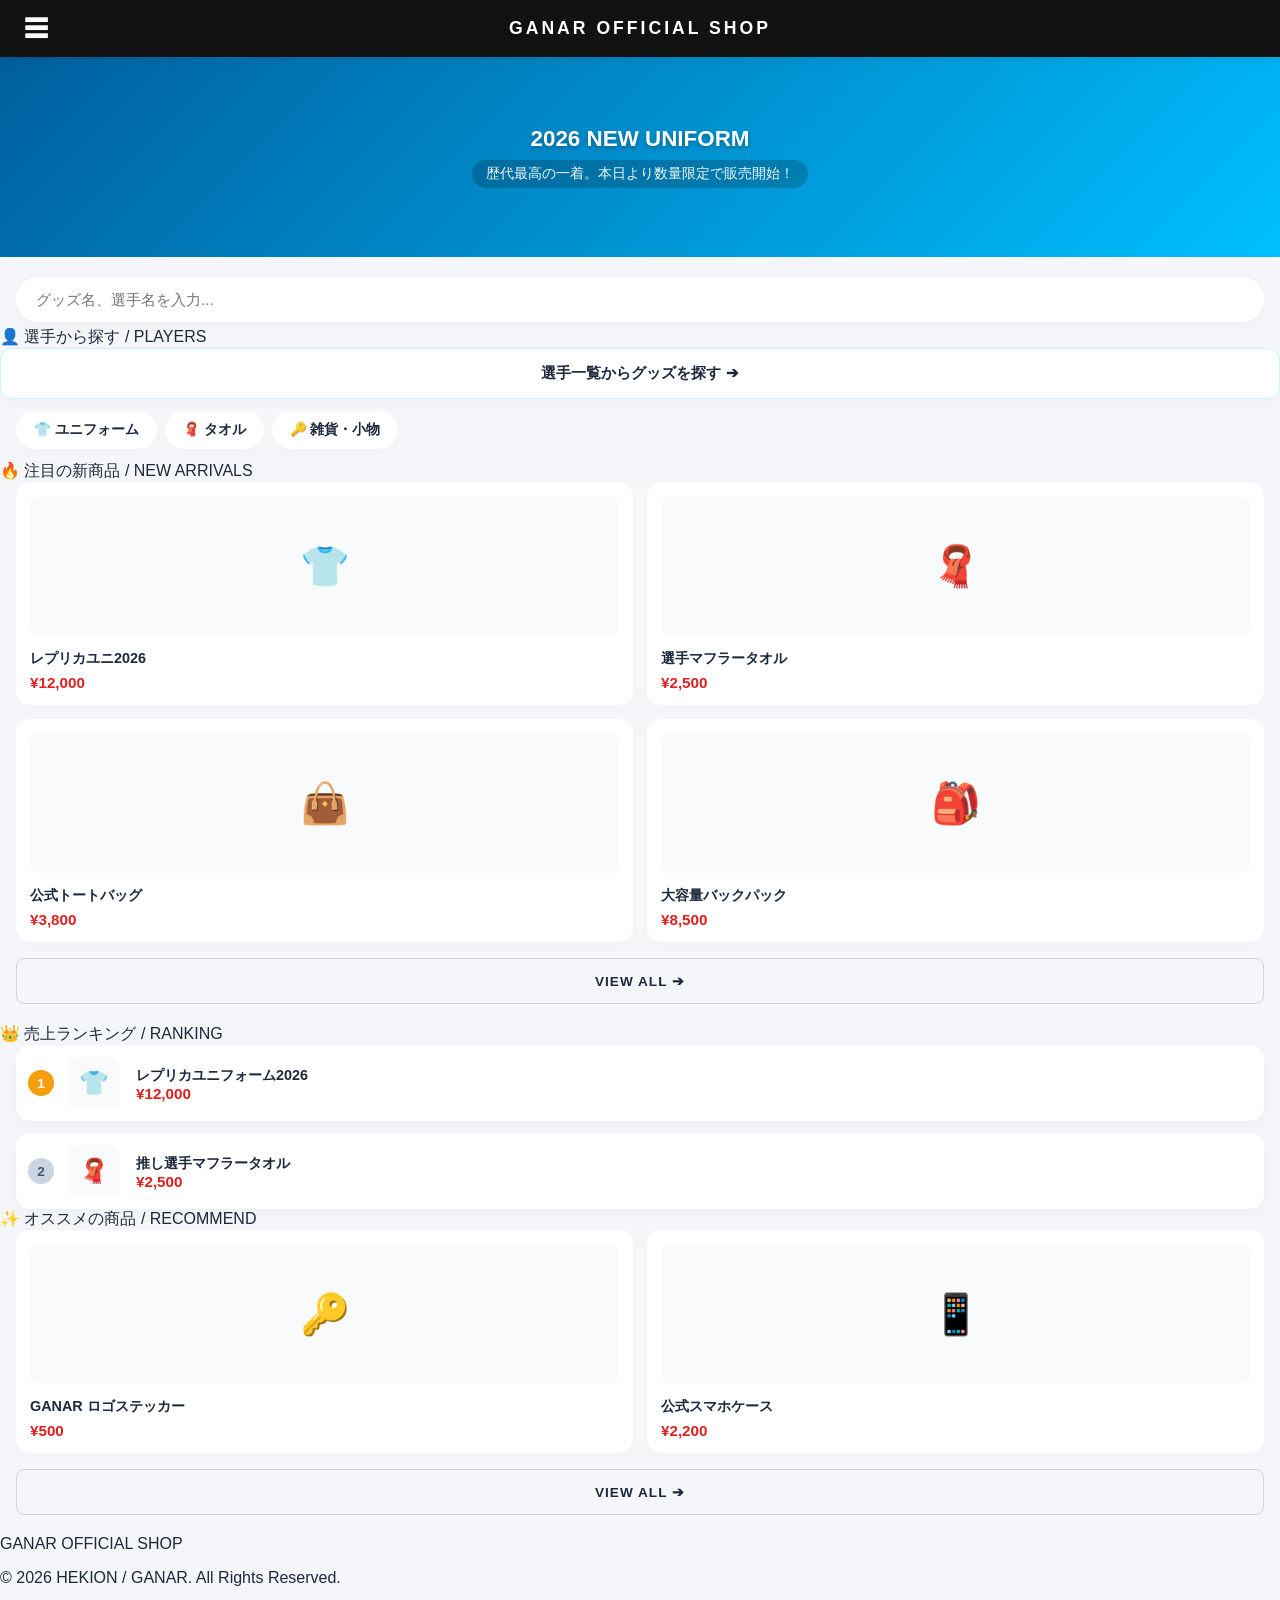
==== commit e243fde6: "Refactor index.html structure and remove unused elements Refactor index.html by removing the header " ====
--- a/index.html
+++ b/index.html
@@ -8,70 +8,7 @@
 </head>
 <body>
 
-    <header>
-        <div class="menu-trigger-btn" onclick="toggleMenu()">☰</div>
-        <div>GANAR OFFICIAL SHOP</div>
-    </header>
-
-    <div class="drawer-overlay" id="drawerMenu">
-        <div class="drawer-header">
-            <div class="drawer-close-btn" onclick="toggleMenu()">
-                <span class="close-icon">✕</span>
-                <span class="close-text">CLOSE</span>
-            </div>
-        </div>
-
-        <div class="drawer-body">
-            <div class="drawer-search-box">
-                <input type="text" placeholder="キーワードを入力">
-                <button class="drawer-search-submit">検索</button>
-            </div>
-
-            <div class="drawer-tag-container">
-                <span class="drawer-capsule-tag" onclick="location.href='category.html?type=new'">NEWアイテム</span>
-                <span class="drawer-capsule-tag" onclick="location.href='category.html?category=towel'">タオル・マフラー</span>
-                <span class="drawer-capsule-tag">応援雑貨</span>
-                <span class="drawer-capsule-tag">Tシャツ</span>
-            </div>
-
-            <div class="drawer-mymenu-grid">
-                <div class="mymenu-cell cell-black">
-                    <span class="cell-icon">📋</span>
-                    <span class="cell-text">購入履歴</span>
-                </div>
-                <div class="mymenu-cell cell-blue">
-                    <span class="cell-icon">👤</span>
-                    <span class="cell-text">ログイン</span>
-                </div>
-                <div class="mymenu-cell cell-gold">
-                    <span class="cell-icon">💳</span>
-                    <span class="cell-text">決済情報</span>
-                </div>
-                <div class="mymenu-cell cell-red">
-                    <span class="cell-icon">🛒</span>
-                    <span class="cell-text">カートを見る</span>
-                </div>
-            </div>
-
-            <div class="drawer-nav-list">
-                <div class="drawer-nav-item" onclick="location.href='players.html'">
-                    <span>選手から選ぶ</span><span class="arrow">➔</span>
-                </div>
-                <div class="drawer-nav-item" onclick="location.href='category.html?type=new'">
-                    <span>新着商品</span><span class="arrow">➔</span>
-                </div>
-                <div class="drawer-nav-item" onclick="location.href='index.html#ranking'">
-                    <span>ランキング</span><span class="arrow">➔</span>
-                </div>
-                <div class="drawer-nav-item">
-                    <span>お気に入り</span><span class="arrow">➔</span>
-                </div>
-                <div class="drawer-nav-item item-sale">
-                    <span>SALE</span><span class="arrow">➔</span>
-                </div>
-            </div>
-        </div>
-    </div>
+    <div id="header-holder"></div>
 
     <div class="slider-wrapper">
         <div class="slider-container">
@@ -87,14 +24,6 @@
                 <h2>SUMMER LIMITED TOWEL</h2>
                 <p>数量限定！スタジアムを鮮やかな水色に染め上げろ</p>
             </div>
-            <div class="slide" style="background: linear-gradient(135deg, #22c55e, #15803d);">
-                <h2>MASCOT GOODS DEBUT!!</h2>
-                <p>待望のクラブマスコットグッズが遂にオンライン販売開始！</p>
-            </div>
-            <div class="slide" style="background: linear-gradient(135deg, #ea580c, #ca8a04);">
-                <h2>FOR FIRST VISITORS</h2>
-                <p>これさえあれば安心！初観戦に絶対オススメの厳選定番アイテム</p>
-            </div>
         </div>
     </div>
 
@@ -102,11 +31,13 @@
         <input type="text" placeholder="グッズ名、選手名を入力...">
     </div>
 
-    <div class="section-title">👤 選手から探す / PLAYERS</div>
-    <div class="players-nav-box">
-        <button class="nav-to-players-btn" onclick="location.href='players.html'">
-            選手一覧からグッズを探す ➔
-        </button>
+    <div class="section-container">
+        <div class="section-title">👤 選手から探す / PLAYERS</div>
+        <div class="players-nav-box">
+            <button class="nav-to-players-btn" onclick="location.href='players.html'">
+                選手一覧からグッズを探す ➔
+            </button>
+        </div>
     </div>
 
     <div class="horizontal-scroll">
@@ -115,85 +46,78 @@
         <div class="category-tag" onclick="location.href='category.html?category=goods'">🔑 雑貨・小物</div>
     </div>
 
-    <div class="section-title">🔥 注目の新商品 / NEW ARRIVALS</div>
-    <div class="products-grid">
-        <div class="product-card" onclick="location.href='product.html?id=p1'">
-            <div class="product-img">👕</div>
-            <div class="product-name">レプリカユニ2026</div>
-            <div class="product-price">¥12,000</div>
+    <div class="section-container">
+        <div class="section-title">🔥 注目の新商品 / NEW ARRIVALS</div>
+        <div class="products-grid">
+            <div class="product-card" onclick="location.href='product.html?id=p1'">
+                <div class="product-img">👕</div>
+                <div class="product-name">レプリカユニ2026</div>
+                <div class="product-price">¥12,000</div>
+            </div>
+            <div class="product-card" onclick="location.href='product.html?id=p2'">
+                <div class="product-img">🧣</div>
+                <div class="product-name">選手マフラータオル</div>
+                <div class="product-price">¥2,500</div>
+            </div>
+            <div class="product-card" onclick="location.href='product.html?id=p3'">
+                <div class="product-img">👜</div>
+                <div class="product-name">公式トートバッグ</div>
+                <div class="product-price">¥3,800</div>
+            </div>
+            <div class="product-card" onclick="location.href='product.html?id=p4'">
+                <div class="product-img">🎒</div>
+                <div class="product-name">大容量バックパック</div>
+                <div class="product-price">¥8,500</div>
+            </div>
         </div>
-        <div class="product-card" onclick="location.href='product.html?id=p2'">
-            <div class="product-img">🧣</div>
-            <div class="product-name">選手マフラータオル</div>
-            <div class="product-price">¥2,500</div>
-        </div>
-        <div class="product-card">
-            <div class="product-img">👜</div>
-            <div class="product-name">公式トートバッグ</div>
-            <div class="product-price">¥3,800</div>
-        </div>
-        <div class="product-card">
-            <div class="product-img">🎒</div>
-            <div class="product-name">大容量バックパック</div>
-            <div class="product-price">¥8,500</div>
+        <div class="more-btn-container">
+            <button class="view-all-btn" onclick="location.href='category.html?type=new'">VIEW ALL ➔</button>
         </div>
     </div>
-    <div class="more-btn-container">
-        <button class="view-all-btn" onclick="location.href='category.html?type=new'">VIEW ALL ➔</button>
-    </div>
 
-    <div class="section-title" id="ranking">👑 売上ランキング / RANKING</div>
-    <div class="ranking-container">
-        <div class="ranking-item" onclick="location.href='product.html?id=p1'">
-            <div class="rank-badge rank-1">1</div>
-            <div class="rank-img">👕</div>
-            <div class="rank-info">
-                <div class="product-name" style="margin: 0;">レプリカユニフォーム2026</div>
-                <div class="product-price">¥12,000</div>
+    <div class="section-container" id="ranking">
+        <div class="section-title">👑 売上ランキング / RANKING</div>
+        <div class="ranking-container">
+            <div class="ranking-item" onclick="location.href='product.html?id=p1'">
+                <div class="rank-badge rank-1">1</div>
+                <div class="rank-img">👕</div>
+                <div class="rank-info">
+                    <div class="product-name" style="margin: 0;">レプリカユニフォーム2026</div>
+                    <div class="product-price">¥12,000</div>
+                </div>
             </div>
-        </div>
-        <div class="ranking-item" onclick="location.href='product.html?id=p2'">
-            <div class="rank-badge rank-2">2</div>
-            <div class="rank-img">🧣</div>
-            <div class="rank-info">
-                <div class="product-name" style="margin: 0;">推し選手マフラータオル</div>
-                <div class="product-price">¥2,500</div>
+            <div class="ranking-item" onclick="location.href='product.html?id=p2'">
+                <div class="rank-badge rank-2">2</div>
+                <div class="rank-img">🧣</div>
+                <div class="rank-info">
+                    <div class="product-name" style="margin: 0;">推し選手マフラータオル</div>
+                    <div class="product-price">¥2,500</div>
+                </div>
             </div>
         </div>
     </div>
 
-    <div class="section-title">✨ オススメの商品 / RECOMMEND</div>
-    <div class="products-grid" style="padding-bottom: 10px;">
-        <div class="product-card" onclick="location.href='product.html?id=p3'">
-            <div class="product-img">🔑</div>
-            <div class="product-name">GANAR ロゴステッカー</div>
-            <div class="product-price">¥500</div>
+    <div class="section-container">
+        <div class="section-title">✨ オススメの商品 / RECOMMEND</div>
+        <div class="products-grid">
+            <div class="product-card" onclick="location.href='product.html?id=p5'">
+                <div class="product-img">🔑</div>
+                <div class="product-name">GANAR ロゴステッカー</div>
+                <div class="product-price">¥500</div>
+            </div>
+            <div class="product-card" onclick="location.href='product.html?id=p6'">
+                <div class="product-img">📱</div>
+                <div class="product-name">公式スマホケース</div>
+                <div class="product-price">¥2,200</div>
+            </div>
         </div>
-        <div class="product-card">
-            <div class="product-img">📱</div>
-            <div class="product-name">公式スマホケース</div>
-            <div class="product-price">¥2,200</div>
-        </div>
-        <div class="product-card">
-            <div class="product-img">🍼</div>
-            <div class="product-name">ロゴ入りスクイズボトル</div>
-            <div class="product-price">¥1,500</div>
-        </div>
-        <div class="product-card">
-            <div class="product-img">🧢</div>
-            <div class="product-name">オフィシャルキャップ</div>
-            <div class="product-price">¥3,500</div>
+        <div class="more-btn-container">
+            <button class="view-all-btn" onclick="location.href='category.html?type=recommend'">VIEW ALL ➔</button>
         </div>
     </div>
-    <div class="more-btn-container" style="padding-bottom: 60px;">
-        <button class="view-all-btn" onclick="location.href='category.html?type=recommend'">VIEW ALL ➔</button>
-    </div>
 
-    <script>
-        function toggleMenu() {
-            const menu = document.getElementById('drawerMenu');
-            menu.classList.toggle('open');
-        }
-    </script>
+    <div id="footer-holder"></div>
+
+    <script src="load-components.js"></script>
 </body>
 </html>
--- a/style.css
+++ b/style.css
@@ -27,55 +27,233 @@
     letter-spacing: 3px;
     box-shadow: 0 2px 10px rgba(0,0,0,0.1);
     position: relative;
-    z-index: 10;
+    z-index: 100;
+}
+
+/* ヘッダー内ハンバーガーボタン */
+.menu-trigger-btn {
+    position: absolute;
+    left: 16px;
+    top: 50%;
+    transform: translateY(-50%);
+    font-size: 1.5rem;
+    cursor: pointer;
+    padding: 4px 8px;
 }
 
 /* ==========================================================================
-   スライドバナー設定
+   📸 選手一覧：3:2横長インライングラフィックデザインカード
    ========================================================================== */
-.slider-wrapper {
+.player-photo-grid {
+    display: grid;
+    grid-template-columns: repeat(2, 1fr);
+    gap: 12px;
+    padding: 8px 16px 40px 16px;
+}
+
+.player-photo-card {
+    border-radius: 12px;
+    position: relative;
     width: 100%;
+    aspect-ratio: 3 / 2; /* 完璧な3:2アスペクト比を維持 */
     overflow: hidden;
-    position: relative;
-    background-color: var(--bg-dark);
-}
-
-.slider-container {
-    display: flex;
-    width: 500%; 
-    height: 200px;
-    animation: slideAnimation 20s infinite ease-in-out;
-}
-
-.slide {
-    width: 20%; 
-    flex-shrink: 0;
+    box-shadow: 0 4px 14px rgba(0,0,0,0.06);
+    cursor: pointer;
+}
+
+/* 今後、画像（background-imageなど）を敷いた際に文字の視認性を保つためのグラデーションマスク */
+.player-photo-inner {
+    position: absolute;
+    inset: 0;
+    background: linear-gradient(to top, rgba(0,0,0,0.85) 0%, rgba(0,0,0,0.2) 60%, rgba(0,0,0,0.4) 100%);
+    padding: 12px;
+    box-sizing: border-box;
     display: flex;
     flex-direction: column;
+    justify-content: space-between;
+}
+
+.photo-pos-badge {
+    align-self: flex-start;
+    background-color: rgba(255, 255, 255, 0.15);
+    backdrop-filter: blur(4px);
+    -webkit-backdrop-filter: blur(4px);
+    color: #ffffff;
+    font-size: 0.65rem;
+    font-weight: 800;
+    padding: 3px 8px;
+    border-radius: 4px;
+    letter-spacing: 0.5px;
+}
+
+.photo-main-info {
+    display: flex;
+    align-items: flex-end;
+    gap: 8px;
+}
+
+.photo-num {
+    font-size: 2rem;
+    font-weight: 900;
+    color: var(--primary-color);
+    line-height: 0.9;
+    font-style: italic;
+}
+
+.photo-name {
+    font-size: 1rem;
+    font-weight: 800;
+    color: #ffffff;
+    line-height: 1.1;
+    letter-spacing: 0.5px;
+    text-shadow: 0 1px 3px rgba(0,0,0,0.5);
+}
+
+/* ==========================================================================
+   📱 川崎フロンターレ（アズネロ）オマージュ・ドロワーメニュー
+   ========================================================================== */
+.drawer-overlay {
+    position: fixed;
+    inset: 0;
+    background-color: #ffffff;
+    z-index: 200;
+    transform: translateX(-100%);
+    transition: transform 0.35s cubic-bezier(0.16, 1, 0.3, 1);
+    overflow-y: auto;
+    display: flex;
+    flex-direction: column;
+}
+
+.drawer-overlay.open {
+    transform: translateX(0);
+}
+
+.drawer-header {
+    padding: 16px;
+    display: flex;
+    justify-content: flex-start;
+    border-bottom: 1px solid #e2e8f0;
+    background-color: #ffffff;
+}
+
+.drawer-close-btn {
+    display: flex;
     align-items: center;
-    justify-content: center;
-    color: #ffffff;
-    text-align: center;
-    padding: 20px;
-    box-sizing: border-box;
-}
-
-.slide h2 {
-    margin: 0 0 8px 0;
-    font-size: 1.4rem;
-    font-weight: 800;
-    text-shadow: 0 2px 4px rgba(0,0,0,0.3);
-}
-
-.slide p {
-    margin: 0;
+    gap: 6px;
+    cursor: pointer;
+    color: #94a3b8;
+}
+
+.close-icon { font-size: 1.2rem; font-weight: 300; }
+.close-text { font-size: 0.75rem; font-weight: 700; letter-spacing: 1px; }
+
+.drawer-body {
+    padding: 20px 16px 60px 16px;
+}
+
+/* メニュー内検索窓 */
+.drawer-search-box {
+    display: flex;
+    gap: 8px;
+    margin-bottom: 20px;
+}
+
+.drawer-search-box input {
+    flex-grow: 1;
+    background-color: #f1f5f9;
+    border: 1px solid #cbd5e1;
+    padding: 12px 16px;
+    border-radius: 6px;
+    font-size: 0.9rem;
+    outline: none;
+}
+
+.drawer-search-submit {
+    background-color: var(--primary-color);
+    color: #ffffff;
+    border: none;
+    padding: 0 20px;
+    border-radius: 6px;
+    font-weight: 700;
     font-size: 0.85rem;
-    opacity: 0.95;
-    background: rgba(0,0,0,0.2);
-    padding: 4px 14px;
+    cursor: pointer;
+}
+
+/* 黒カプセルタグ */
+.drawer-tag-container {
+    display: flex;
+    flex-wrap: wrap;
+    gap: 6px;
+    margin-bottom: 24px;
+}
+
+.drawer-capsule-tag {
+    background-color: #000000;
+    color: #ffffff;
+    font-size: 0.75rem;
+    font-weight: 700;
+    padding: 8px 14px;
     border-radius: 20px;
-    line-height: 1.4;
-}
+    cursor: pointer;
+}
+
+/* 4色ブロックマイメニュー */
+.drawer-mymenu-grid {
+    display: grid;
+    grid-template-columns: repeat(2, 1fr);
+    gap: 2px; /* 綺麗な格子ライン */
+    background-color: #e2e8f0;
+    border-radius: 16px;
+    overflow: hidden;
+    margin-bottom: 24px;
+}
+
+.mymenu-cell {
+    display: flex;
+    align-items: center;
+    padding: 16px 14px;
+    color: #ffffff;
+    cursor: pointer;
+    gap: 10px;
+}
+
+.cell-black { background-color: #121212; }
+.cell-blue  { background-color: #3b82f6; }
+.cell-gold  { background-color: #b4965c; } /* 高級感あるゴールドマット */
+.cell-red   { background-color: #a92332; } /* 深みのあるアズネロ風レッド */
+
+.cell-icon { font-size: 1.2rem; }
+.cell-text { font-size: 0.85rem; font-weight: 700; letter-spacing: 0.5px; }
+
+/* メニューリスト */
+.drawer-nav-list {
+    display: flex;
+    flex-direction: column;
+}
+
+.drawer-nav-item {
+    display: flex;
+    justify-content: space-between;
+    align-items: center;
+    padding: 16px 4px;
+    border-bottom: 1px solid #f1f5f9;
+    font-size: 1rem;
+    font-weight: 700;
+    color: #3b82f6; /* 川崎風の爽やかな青リンク */
+    cursor: pointer;
+}
+
+.drawer-nav-item .arrow { color: #cbd5e1; font-size: 0.85rem; }
+.drawer-nav-item.item-sale { color: #a92332; }
+
+/* ==========================================================================
+   スライドバナー・共通コンポーネント
+   ========================================================================== */
+.slider-wrapper { width: 100%; overflow: hidden; position: relative; background-color: var(--bg-dark); }
+.slider-container { display: flex; width: 500%; height: 200px; animation: slideAnimation 20s infinite ease-in-out; }
+.slide { width: 20%; flex-shrink: 0; display: flex; flex-direction: column; align-items: center; justify-content: center; color: #ffffff; text-align: center; padding: 20px; box-sizing: border-box; }
+.slide h2 { margin: 0 0 8px 0; font-size: 1.4rem; font-weight: 800; text-shadow: 0 2px 4px rgba(0,0,0,0.3); }
+.slide p { margin: 0; font-size: 0.85rem; opacity: 0.95; background: rgba(0,0,0,0.2); padding: 4px 14px; border-radius: 20px; line-height: 1.4; }
 
 @keyframes slideAnimation {
     0%, 16%   { transform: translateX(0); }          
@@ -86,159 +264,16 @@
     100%      { transform: translateX(0); }          
 }
 
-/* ==========================================================================
-   共通パーツ・入力欄
-   ========================================================================== */
-.search-box {
-    padding: 20px 16px 5px 16px;
-}
-
-.search-box input {
-    width: 100%;
-    padding: 14px 20px;
-    border: none;
-    border-radius: 30px;
-    box-sizing: border-box;
-    font-size: 0.95rem;
-    outline: none;
-    background-color: var(--bg-card);
-    box-shadow: 0 4px 14px rgba(0, 0, 0, 0.03);
-}
-
-.section-title {
-    padding: 28px 16px 14px 16px;
-    font-size: 0.95rem;
-    font-weight: 800;
-    color: var(--bg-dark);
-    letter-spacing: 0.5px;
-}
-
-.players-nav-box {
-    padding: 0 16px;
-}
-
-.nav-to-players-btn {
-    width: 100%;
-    background-color: var(--bg-card);
-    color: var(--text-main);
-    border: 1px solid rgba(0, 191, 255, 0.2);
-    padding: 14px;
-    border-radius: 12px;
-    font-size: 0.95rem;
-    font-weight: 700;
-    cursor: pointer;
-    text-align: center;
-    box-shadow: 0 4px 12px rgba(0,0,0,0.02);
-}
-
+.search-box { padding: 20px 16px 5px 16px; }
+.search-box input { width: 100%; padding: 14px 20px; border: none; border-radius: 30px; box-sizing: border-box; font-size: 0.95rem; outline: none; background-color: var(--bg-card); box-shadow: 0 4px 14px rgba(0, 0, 0, 0.03); }
+.nav-to-players-btn { width: 100%; background-color: var(--bg-card); color: var(--text-main); border: 1px solid rgba(0, 191, 255, 0.2); padding: 14px; border-radius: 12px; font-size: 0.95rem; font-weight: 700; cursor: pointer; text-align: center; box-shadow: 0 4px 12px rgba(0,0,0,0.02); }
 .nav-to-players-btn:active { background-color: #e6f7ff; }
-
-.page-explain-text {
-    padding: 16px 16px 8px 16px;
-    font-size: 0.85rem;
-    color: var(--text-muted);
-    line-height: 1.4;
-}
-
-.category-info-bar {
-    background-color: #e2e8f0;
-    padding: 10px 16px;
-    font-size: 0.8rem;
-    font-weight: 700;
-    color: var(--text-muted);
-}
-
-/* ==========================================================================
-   👤 選手一覧：2列・横長スリムカードレイアウト
-   ========================================================================== */
-.player-row-grid {
-    display: grid;
-    grid-template-columns: repeat(2, 1fr);
-    gap: 12px;
-    padding: 8px 16px 40px 16px;
-}
-
-.player-row-card {
-    background-color: var(--bg-card);
-    border-radius: 12px;
-    display: flex;
-    align-items: center;
-    padding: 10px;
-    box-sizing: border-box;
-    box-shadow: 0 4px 12px rgba(0,0,0,0.02);
-    cursor: pointer;
-    border: 1px solid transparent;
-    transition: background-color 0.2s;
-}
-
-.player-row-card:active {
-    background-color: #e6f7ff;
-    border-color: rgba(0, 191, 255, 0.2);
-}
-
-/* 丸型の画像スペース（将来の画像差し替え用プレースホルダー） */
-.player-avatar-blank {
-    width: 44px;
-    height: 44px;
-    background-color: #f1f5f9;
-    border-radius: 50%;
-    display: flex;
-    align-items: center;
-    justify-content: center;
-    font-size: 1.2rem;
-    margin-right: 10px;
-    flex-shrink: 0;
-}
-
-.player-row-info {
-    display: flex;
-    flex-direction: column;
-    justify-content: center;
-    overflow: hidden;
-}
-
-.player-row-num {
-    font-size: 0.7rem;
-    font-weight: 800;
-    color: var(--primary-color);
-    line-height: 1;
-    margin-bottom: 2px;
-}
-
-.player-row-name {
-    font-size: 0.95rem;
-    font-weight: 800;
-    color: var(--bg-dark);
-    line-height: 1.2;
-}
-
-.player-row-pos {
-    font-size: 0.65rem;
-    font-weight: 700;
-    color: var(--text-muted);
-    margin-top: 1px;
-}
-
-/* ==========================================================================
-   📦 商品表示グリッド & 洗練されたボタン
-   ========================================================================== */
-.horizontal-scroll {
-    display: flex;
-    overflow-x: auto;
-    padding: 12px 16px;
-    gap: 8px;
-}
+.page-explain-text { padding: 16px 16px 8px 16px; font-size: 0.85rem; color: var(--text-muted); line-height: 1.4; }
+.category-info-bar { background-color: #e2e8f0; padding: 12px 16px; font-size: 0.8rem; font-weight: 700; color: var(--text-muted); letter-spacing: 0.5px; }
+
+.horizontal-scroll { display: flex; overflow-x: auto; padding: 12px 16px; gap: 8px; }
 .horizontal-scroll::-webkit-scrollbar { display: none; }
-.category-tag {
-    background-color: var(--bg-card);
-    padding: 10px 18px;
-    border-radius: 25px;
-    font-size: 0.85rem;
-    font-weight: 700;
-    white-space: nowrap;
-    cursor: pointer;
-    box-shadow: 0 4px 10px rgba(0,0,0,0.02);
-}
+.category-tag { background-color: var(--bg-card); padding: 10px 18px; border-radius: 25px; font-size: 0.85rem; font-weight: 700; white-space: nowrap; cursor: pointer; box-shadow: 0 4px 10px rgba(0,0,0,0.02); }
 
 .ranking-container { padding: 0 16px; display: flex; flex-direction: column; gap: 12px; }
 .ranking-item { display: flex; align-items: center; background-color: var(--bg-card); padding: 12px; border-radius: 14px; box-shadow: 0 4px 14px rgba(0,0,0,0.03); cursor: pointer; }
@@ -248,68 +283,12 @@
 .rank-img { width: 52px; height: 52px; background-color: #f8fafc; border-radius: 8px; display: flex; align-items: center; justify-content: center; font-size: 1.5rem; margin-right: 16px; }
 .rank-info { flex-grow: 1; }
 
-.products-grid {
-    display: grid;
-    grid-template-columns: repeat(2, 1fr); 
-    gap: 14px;
-    padding: 0 16px;
-}
-
-.product-card {
-    background-color: var(--bg-card);
-    border-radius: 14px;
-    padding: 14px;
-    box-shadow: 0 4px 14px rgba(0,0,0,0.02);
-    cursor: pointer;
-}
-
-.product-img {
-    width: 100%;
-    height: 140px;
-    background-color: #f8fafc;
-    border-radius: 10px;
-    display: flex;
-    align-items: center;
-    justify-content: center;
-    font-size: 2.5rem;
-    margin-bottom: 12px;
-}
-
-.product-name {
-    font-size: 0.9rem;
-    font-weight: 700;
-    line-height: 1.4;
-    margin-bottom: 6px;
-}
-
-.product-price {
-    font-size: 0.95rem;
-    color: var(--accent-price);
-    font-weight: 800;
-}
-
-/* ➔ 洗練されたフラットデザインの一覧遷移ボタン */
-.more-btn-container {
-    padding: 16px 16px 20px 16px;
-    text-align: center;
-}
-
-.view-all-btn {
-    width: 100%;
-    background-color: transparent;
-    color: var(--text-main);
-    border: 1px solid #cbd5e1;
-    padding: 14px;
-    border-radius: 8px;
-    font-size: 0.85rem;
-    font-weight: 800;
-    letter-spacing: 1px;
-    cursor: pointer;
-    transition: all 0.2s;
-}
-
-.view-all-btn:active {
-    background-color: var(--bg-dark);
-    color: #ffffff;
-    border-color: var(--bg-dark);
-}
+.products-grid { display: grid; grid-template-columns: repeat(2, 1fr); gap: 14px; padding: 0 16px; }
+.product-card { background-color: var(--bg-card); border-radius: 14px; padding: 14px; box-shadow: 0 4px 14px rgba(0,0,0,0.02); cursor: pointer; }
+.product-img { width: 100%; height: 140px; background-color: #f8fafc; border-radius: 10px; display: flex; align-items: center; justify-content: center; font-size: 2.5rem; margin-bottom: 12px; }
+.product-name { font-size: 0.9rem; font-weight: 700; line-height: 1.4; margin-bottom: 6px; }
+.product-price { font-size: 0.95rem; color: var(--accent-price); font-weight: 800; }
+
+.more-btn-container { padding: 16px 16px 20px 16px; text-align: center; }
+.view-all-btn { width: 100%; background-color: transparent; color: var(--text-main); border: 1px solid #cbd5e1; padding: 14px; border-radius: 8px; font-size: 0.85rem; font-weight: 800; letter-spacing: 1px; cursor: pointer; transition: all 0.2s; }
+.view-all-btn:active { background-color: var(--bg-dark); color: #ffffff; border-color: var(--bg-dark); }
